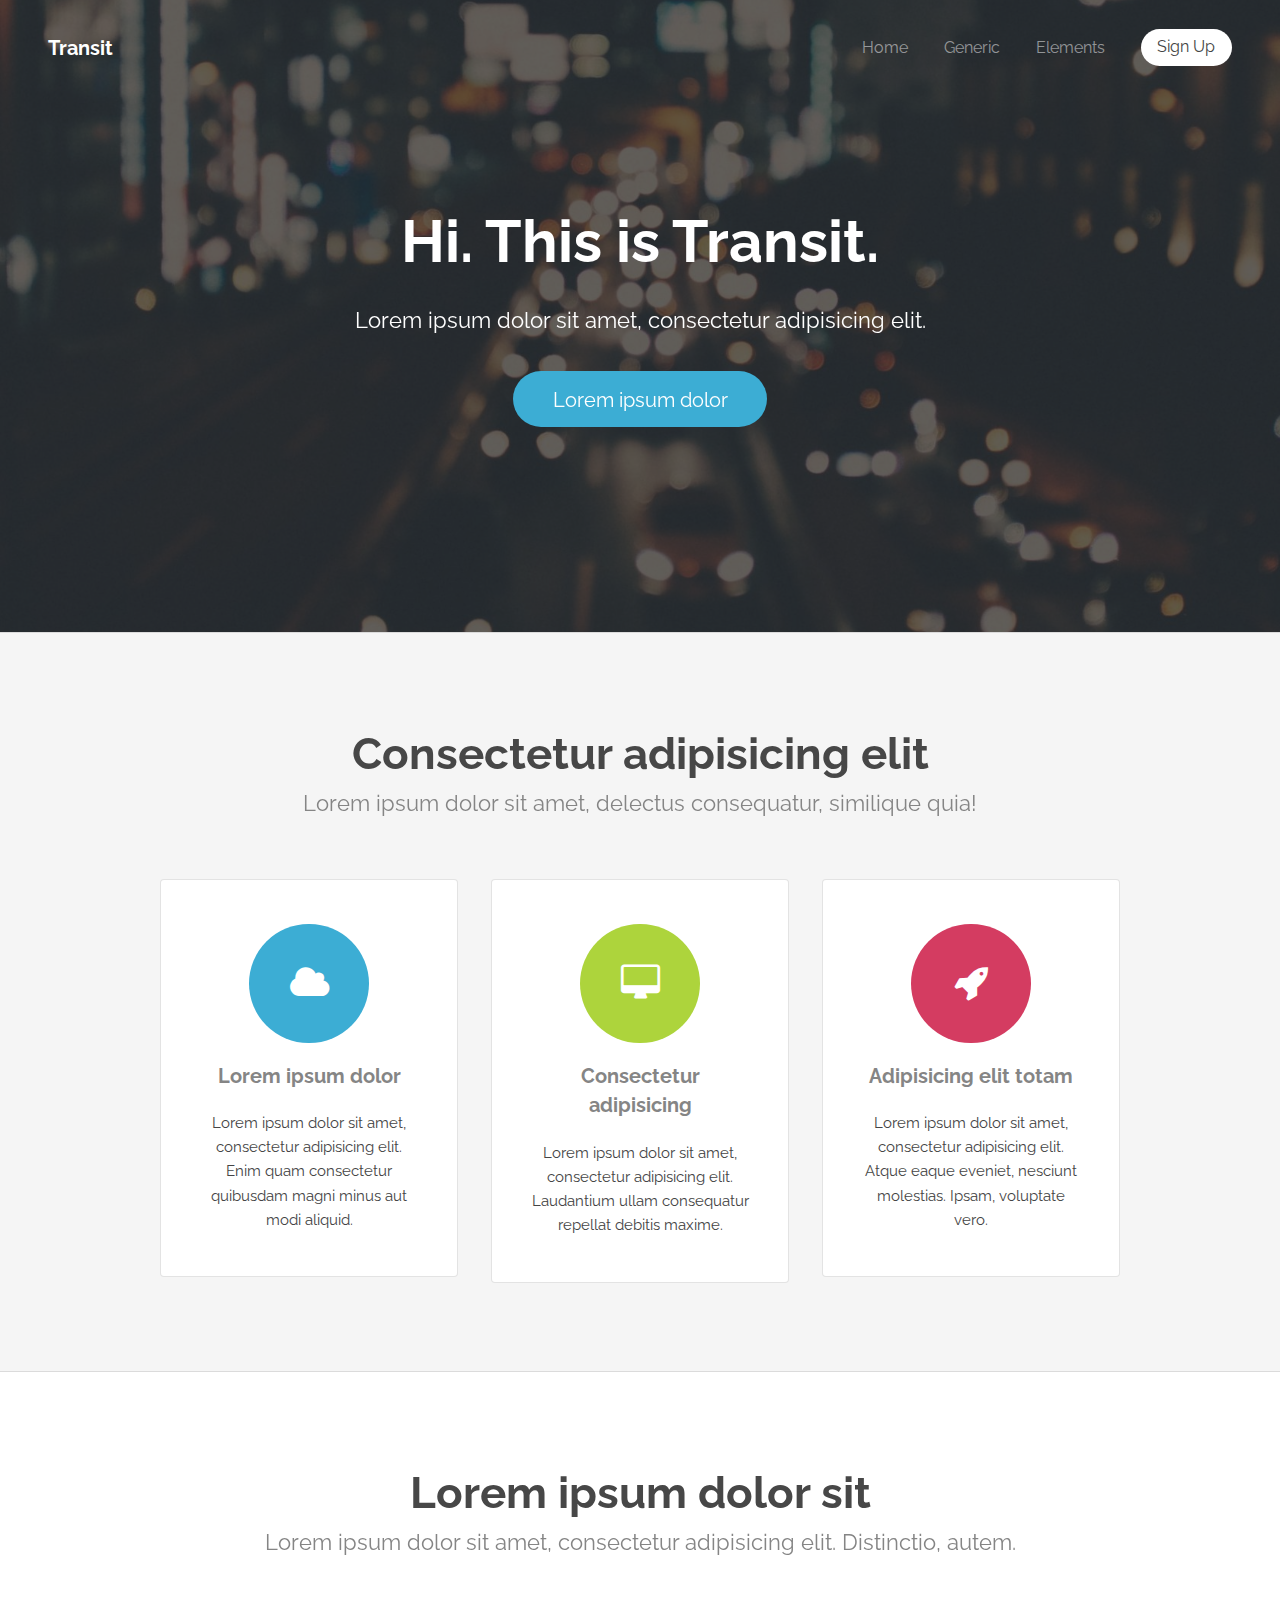
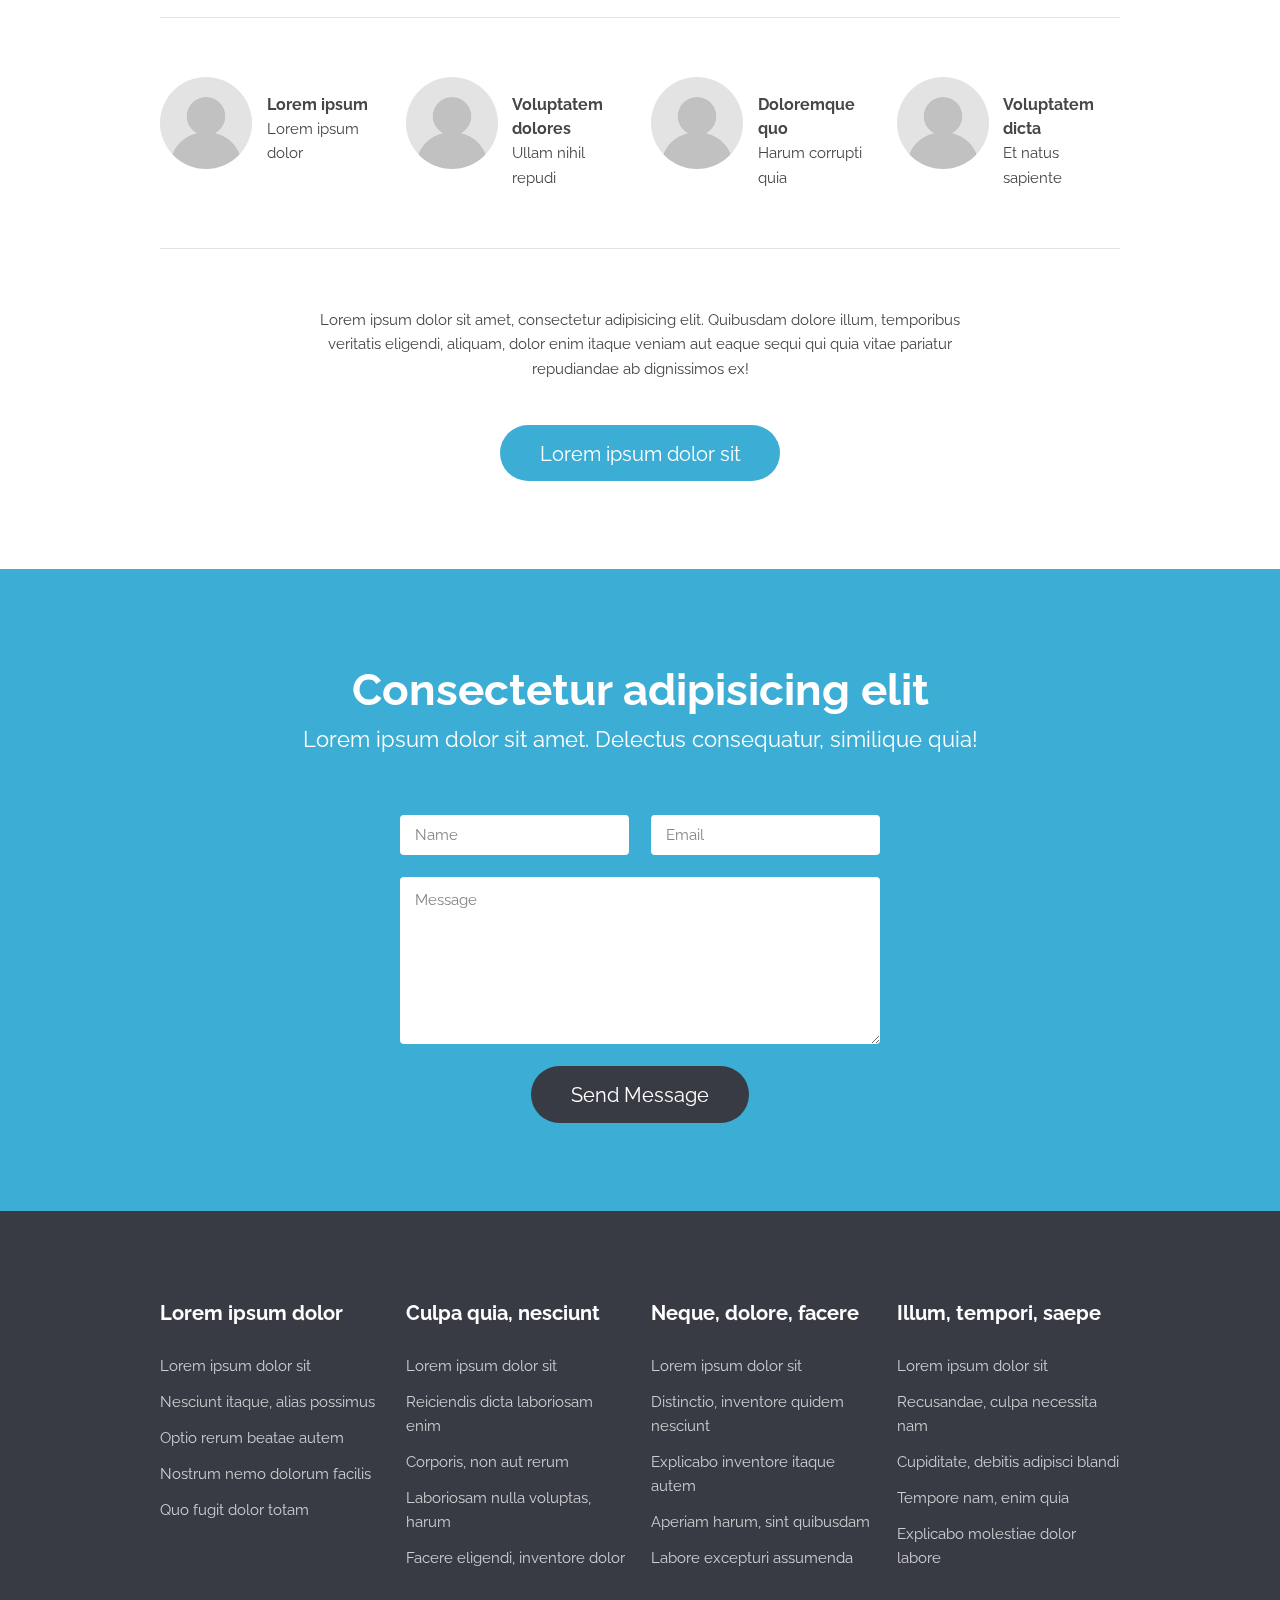
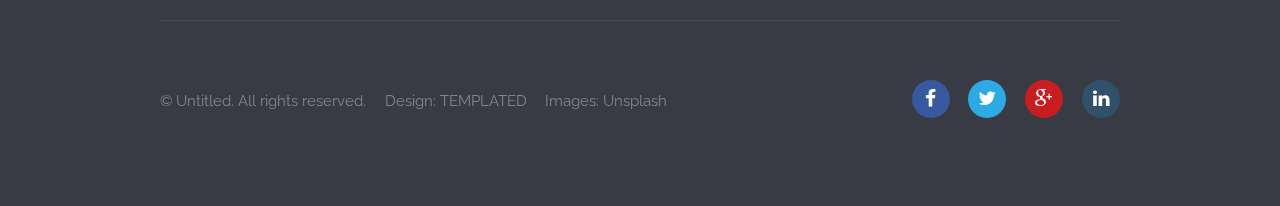
==== public_html/index.html @ 8694c608 "Added Transit template from templated.co" ====
<!DOCTYPE html>
<!--
	Transit by TEMPLATED
	templated.co @templatedco
	Released for free under the Creative Commons Attribution 3.0 license (templated.co/license)
-->
<html lang="en">
	<head>
		<meta charset="UTF-8">
		<title>Transit by TEMPLATED</title>
		<meta http-equiv="content-type" content="text/html; charset=utf-8" />
		<meta name="description" content="" />
		<meta name="keywords" content="" />
		<!--[if lte IE 8]><script src="js/html5shiv.js"></script><![endif]-->
		<script src="js/jquery.min.js"></script>
		<script src="js/skel.min.js"></script>
		<script src="js/skel-layers.min.js"></script>
		<script src="js/init.js"></script>
		<noscript>
			<link rel="stylesheet" href="css/skel.css" />
			<link rel="stylesheet" href="css/style.css" />
			<link rel="stylesheet" href="css/style-xlarge.css" />
		</noscript>
	</head>
	<body class="landing">

		<!-- Header -->
			<header id="header">
				<h1><a href="index.html">Transit</a></h1>
				<nav id="nav">
					<ul>
						<li><a href="index.html">Home</a></li>
						<li><a href="generic.html">Generic</a></li>
						<li><a href="elements.html">Elements</a></li>
						<li><a href="#" class="button special">Sign Up</a></li>
					</ul>
				</nav>
			</header>

		<!-- Banner -->
			<section id="banner">
				<h2>Hi. This is Transit.</h2>
				<p>Lorem ipsum dolor sit amet, consectetur adipisicing elit.</p>
				<ul class="actions">
					<li>
						<a href="#" class="button big">Lorem ipsum dolor</a>
					</li>
				</ul>
			</section>

		<!-- One -->
			<section id="one" class="wrapper style1 special">
				<div class="container">
					<header class="major">
						<h2>Consectetur adipisicing elit</h2>
						<p>Lorem ipsum dolor sit amet, delectus consequatur, similique quia!</p>
					</header>
					<div class="row 150%">
						<div class="4u 12u$(medium)">
							<section class="box">
								<i class="icon big rounded color1 fa-cloud"></i>
								<h3>Lorem ipsum dolor</h3>
								<p>Lorem ipsum dolor sit amet, consectetur adipisicing elit. Enim quam consectetur quibusdam magni minus aut modi aliquid.</p>
							</section>
						</div>
						<div class="4u 12u$(medium)">
							<section class="box">
								<i class="icon big rounded color9 fa-desktop"></i>
								<h3>Consectetur adipisicing</h3>
								<p>Lorem ipsum dolor sit amet, consectetur adipisicing elit. Laudantium ullam consequatur repellat debitis maxime.</p>
							</section>
						</div>
						<div class="4u$ 12u$(medium)">
							<section class="box">
								<i class="icon big rounded color6 fa-rocket"></i>
								<h3>Adipisicing elit totam</h3>
								<p>Lorem ipsum dolor sit amet, consectetur adipisicing elit. Atque eaque eveniet, nesciunt molestias. Ipsam, voluptate vero.</p>
							</section>
						</div>
					</div>
				</div>
			</section>

		<!-- Two -->
			<section id="two" class="wrapper style2 special">
				<div class="container">
					<header class="major">
						<h2>Lorem ipsum dolor sit</h2>
						<p>Lorem ipsum dolor sit amet, consectetur adipisicing elit. Distinctio, autem.</p>
					</header>
					<section class="profiles">
						<div class="row">
							<section class="3u 6u(medium) 12u$(xsmall) profile">
								<img src="images/profile_placeholder.gif" alt="" />
								<h4>Lorem ipsum</h4>
								<p>Lorem ipsum dolor</p>
							</section>
							<section class="3u 6u$(medium) 12u$(xsmall) profile">
								<img src="images/profile_placeholder.gif" alt="" />
								<h4>Voluptatem dolores</h4>
								<p>Ullam nihil repudi</p>
							</section>
							<section class="3u 6u(medium) 12u$(xsmall) profile">
								<img src="images/profile_placeholder.gif" alt="" />
								<h4>Doloremque quo</h4>
								<p>Harum corrupti quia</p>
							</section>
							<section class="3u$ 6u$(medium) 12u$(xsmall) profile">
								<img src="images/profile_placeholder.gif" alt="" />
								<h4>Voluptatem dicta</h4>
								<p>Et natus sapiente</p>
							</section>
						</div>
					</section>
					<footer>
						<p>Lorem ipsum dolor sit amet, consectetur adipisicing elit. Quibusdam dolore illum, temporibus veritatis eligendi, aliquam, dolor enim itaque veniam aut eaque sequi qui quia vitae pariatur repudiandae ab dignissimos ex!</p>
						<ul class="actions">
							<li>
								<a href="#" class="button big">Lorem ipsum dolor sit</a>
							</li>
						</ul>
					</footer>
				</div>
			</section>

		<!-- Three -->
			<section id="three" class="wrapper style3 special">
				<div class="container">
					<header class="major">
						<h2>Consectetur adipisicing elit</h2>
						<p>Lorem ipsum dolor sit amet. Delectus consequatur, similique quia!</p>
					</header>
				</div>
				<div class="container 50%">
					<form action="#" method="post">
						<div class="row uniform">
							<div class="6u 12u$(small)">
								<input name="name" id="name" value="" placeholder="Name" type="text">
							</div>
							<div class="6u$ 12u$(small)">
								<input name="email" id="email" value="" placeholder="Email" type="email">
							</div>
							<div class="12u$">
								<textarea name="message" id="message" placeholder="Message" rows="6"></textarea>
							</div>
							<div class="12u$">
								<ul class="actions">
									<li><input value="Send Message" class="special big" type="submit"></li>
								</ul>
							</div>
						</div>
					</form>
				</div>
			</section>

		<!-- Footer -->
			<footer id="footer">
				<div class="container">
					<section class="links">
						<div class="row">
							<section class="3u 6u(medium) 12u$(small)">
								<h3>Lorem ipsum dolor</h3>
								<ul class="unstyled">
									<li><a href="#">Lorem ipsum dolor sit</a></li>
									<li><a href="#">Nesciunt itaque, alias possimus</a></li>
									<li><a href="#">Optio rerum beatae autem</a></li>
									<li><a href="#">Nostrum nemo dolorum facilis</a></li>
									<li><a href="#">Quo fugit dolor totam</a></li>
								</ul>
							</section>
							<section class="3u 6u$(medium) 12u$(small)">
								<h3>Culpa quia, nesciunt</h3>
								<ul class="unstyled">
									<li><a href="#">Lorem ipsum dolor sit</a></li>
									<li><a href="#">Reiciendis dicta laboriosam enim</a></li>
									<li><a href="#">Corporis, non aut rerum</a></li>
									<li><a href="#">Laboriosam nulla voluptas, harum</a></li>
									<li><a href="#">Facere eligendi, inventore dolor</a></li>
								</ul>
							</section>
							<section class="3u 6u(medium) 12u$(small)">
								<h3>Neque, dolore, facere</h3>
								<ul class="unstyled">
									<li><a href="#">Lorem ipsum dolor sit</a></li>
									<li><a href="#">Distinctio, inventore quidem nesciunt</a></li>
									<li><a href="#">Explicabo inventore itaque autem</a></li>
									<li><a href="#">Aperiam harum, sint quibusdam</a></li>
									<li><a href="#">Labore excepturi assumenda</a></li>
								</ul>
							</section>
							<section class="3u$ 6u$(medium) 12u$(small)">
								<h3>Illum, tempori, saepe</h3>
								<ul class="unstyled">
									<li><a href="#">Lorem ipsum dolor sit</a></li>
									<li><a href="#">Recusandae, culpa necessita nam</a></li>
									<li><a href="#">Cupiditate, debitis adipisci blandi</a></li>
									<li><a href="#">Tempore nam, enim quia</a></li>
									<li><a href="#">Explicabo molestiae dolor labore</a></li>
								</ul>
							</section>
						</div>
					</section>
					<div class="row">
						<div class="8u 12u$(medium)">
							<ul class="copyright">
								<li>&copy; Untitled. All rights reserved.</li>
								<li>Design: <a href="http://templated.co">TEMPLATED</a></li>
								<li>Images: <a href="http://unsplash.com">Unsplash</a></li>
							</ul>
						</div>
						<div class="4u$ 12u$(medium)">
							<ul class="icons">
								<li>
									<a class="icon rounded fa-facebook"><span class="label">Facebook</span></a>
								</li>
								<li>
									<a class="icon rounded fa-twitter"><span class="label">Twitter</span></a>
								</li>
								<li>
									<a class="icon rounded fa-google-plus"><span class="label">Google+</span></a>
								</li>
								<li>
									<a class="icon rounded fa-linkedin"><span class="label">LinkedIn</span></a>
								</li>
							</ul>
						</div>
					</div>
				</div>
			</footer>

	</body>
</html>
---- public_html/css/skel.css ----
/* Resets (http://meyerweb.com/eric/tools/css/reset/ | v2.0 | 20110126 | License: none (public domain)) */

	html,body,div,span,applet,object,iframe,h1,h2,h3,h4,h5,h6,p,blockquote,pre,a,abbr,acronym,address,big,cite,code,del,dfn,em,img,ins,kbd,q,s,samp,small,strike,strong,sub,sup,tt,var,b,u,i,center,dl,dt,dd,ol,ul,li,fieldset,form,label,legend,table,caption,tbody,tfoot,thead,tr,th,td,article,aside,canvas,details,embed,figure,figcaption,footer,header,hgroup,menu,nav,output,ruby,section,summary,time,mark,audio,video{margin:0;padding:0;border:0;font-size:100%;font:inherit;vertical-align:baseline;}article,aside,details,figcaption,figure,footer,header,hgroup,menu,nav,section{display:block;}body{line-height:1;}ol,ul{list-style:none;}blockquote,q{quotes:none;}blockquote:before,blockquote:after,q:before,q:after{content:'';content:none;}table{border-collapse:collapse;border-spacing:0;}body{-webkit-text-size-adjust:none}

/* Box Model */

	*, *:before, *:after {
		-moz-box-sizing: border-box;
		-webkit-box-sizing: border-box;
		box-sizing: border-box;
	}

/* Container */

	.container {
		margin-left: auto;
		margin-right: auto;

		/* width: (containers) */
		width: 1200px;
	}

	/* Modifiers */

		/* 125% */
			.container.\31 25\25 {
				width: 100%;

				/* max-width: (containers * 1.25) */
				max-width: 1500px;

				/* min-width: (containers) */
				min-width: 1200px;
			}

		/* 75% */
			.container.\37 5\25 {

				/* width: (containers * 0.75) */
				width: 900px;

			}

		/* 50% */
			.container.\35 0\25 {

				/* width: (containers * 0.50) */
				width: 600px;

			}

		/* 25% */
			.container.\32 5\25 {

				/* width: (containers * 0.25) */
				width: 300px;

			}

/* Grid */

	.row {
		border-bottom: solid 1px transparent;
	}

	.row > * {
		float: left;
	}

	.row:after, .row:before {
		content: '';
		display: block;
		clear: both;
		height: 0;
	}

	.row.uniform > * > :first-child {
		margin-top: 0;
	}

	.row.uniform > * > :last-child {
		margin-bottom: 0;
	}

	/* Gutters */

		/* Normal */

			.row > * {
				/* padding: (gutters.horizontal) 0 0 (gutters.vertical) */
				padding: 0 0 0 2em;
			}

			.row {
				/* margin: -(gutters.horizontal) 0 -1px -(gutters.vertical) */
				margin: 0 0 -1px -2em;
			}

			.row.uniform > * {
				/* padding: (gutters.vertical) 0 0 (gutters.vertical) */
				padding: 2em 0 0 2em;
			}

			.row.uniform {
				/* margin: -(gutters.vertical) 0 -1px -(gutters.vertical) */
				margin: -2em 0 -1px -2em;
			}

		/* 200% */

			.row.\32 00\25 > * {
				/* padding: (gutters.horizontal) 0 0 (gutters.vertical) */
				padding: 0 0 0 4em;
			}

			.row.\32 00\25 {
				/* margin: -(gutters.horizontal) 0 -1px -(gutters.vertical) */
				margin: 0 0 -1px -4em;
			}

			.row.uniform.\32 00\25 > * {
				/* padding: (gutters.vertical) 0 0 (gutters.vertical) */
				padding: 4em 0 0 4em;
			}

			.row.uniform.\32 00\25 {
				/* margin: -(gutters.vertical) 0 -1px -(gutters.vertical) */
				margin: -4em 0 -1px -4em;
			}

		/* 150% */

			.row.\31 50\25 > * {
				/* padding: (gutters.horizontal) 0 0 (gutters.vertical) */
				padding: 0 0 0 1.5em;
			}

			.row.\31 50\25 {
				/* margin: -(gutters.horizontal) 0 -1px -(gutters.vertical) */
				margin: 0 0 -1px -1.5em;
			}

			.row.uniform.\31 50\25 > * {
				/* padding: (gutters.vertical) 0 0 (gutters.vertical) */
				padding: 1.5em 0 0 1.5em;
			}

			.row.uniform.\31 50\25 {
				/* margin: -(gutters.vertical) 0 -1px -(gutters.vertical) */
				margin: -1.5em 0 -1px -1.5em;
			}

		/* 50% */

			.row.\35 0\25 > * {
				/* padding: (gutters.horizontal) 0 0 (gutters.vertical) */
				padding: 0 0 0 1em;
			}

			.row.\35 0\25 {
				/* margin: -(gutters.horizontal) 0 -1px -(gutters.vertical) */
				margin: 0 0 -1px -1em;
			}

			.row.uniform.\35 0\25 > * {
				/* padding: (gutters.vertical) 0 0 (gutters.vertical) */
				padding: 1em 0 0 1em;
			}

			.row.uniform.\35 0\25 {
				/* margin: -(gutters.vertical) 0 -1px -(gutters.vertical) */
				margin: -1em 0 -1px -1em;
			}

		/* 25% */

			.row.\32 5\25 > * {
				/* padding: (gutters.horizontal) 0 0 (gutters.vertical) */
				padding: 0 0 0 0.5em;
			}

			.row.\32 5\25 {
				/* margin: -(gutters.horizontal) 0 -1px -(gutters.vertical) */
				margin: 0 0 -1px -0.5em;
			}

			.row.uniform.\32 5\25 > * {
				/* padding: (gutters.vertical) 0 0 (gutters.vertical) */
				padding: 0.5em 0 0 0.5em;
			}

			.row.uniform.\32 5\25 {
				/* margin: -(gutters.vertical) 0 -1px -(gutters.vertical) */
				margin: -0.5em 0 -1px -0.5em;
			}

		/* 0% */

			.row.\30 \25 > * {
				padding: 0;
			}

			.row.\30 \25 {
				margin: 0 0 -1px 0;
			}

	/* Cells */

		.\31 2u, .\31 2u\24 { width: 100%; clear: none; margin-left: 0; }
		.\31 1u, .\31 1u\24 { width: 91.6666666667%; clear: none; margin-left: 0; }
		.\31 0u, .\31 0u\24 { width: 83.3333333333%; clear: none; margin-left: 0; }
		.\39 u, .\39 u\24 { width: 75%; clear: none; margin-left: 0; }
		.\38 u, .\38 u\24 { width: 66.6666666667%; clear: none; margin-left: 0; }
		.\37 u, .\37 u\24 { width: 58.3333333333%; clear: none; margin-left: 0; }
		.\36 u, .\36 u\24 { width: 50%; clear: none; margin-left: 0; }
		.\35 u, .\35 u\24 { width: 41.6666666667%; clear: none; margin-left: 0; }
		.\34 u, .\34 u\24 { width: 33.3333333333%; clear: none; margin-left: 0; }
		.\33 u, .\33 u\24 { width: 25%; clear: none; margin-left: 0; }
		.\32 u, .\32 u\24 { width: 16.6666666667%; clear: none; margin-left: 0; }
		.\31 u, .\31 u\24 { width: 8.3333333333%; clear: none; margin-left: 0; }

		.\31 2u\24 + *,
		.\31 1u\24 + *,
		.\31 0u\24 + *,
		.\39 u\24 + *,
		.\38 u\24 + *,
		.\37 u\24 + *,
		.\36 u\24 + *,
		.\35 u\24 + *,
		.\34 u\24 + *,
		.\33 u\24 + *,
		.\32 u\24 + *,
		.\31 u\24 + * {
			clear: left;
		}

		.\-11u { margin-left: 91.6666666667% }
		.\-10u { margin-left: 83.3333333333% }
		.\-9u { margin-left: 75% }
		.\-8u { margin-left: 66.6666666667% }
		.\-7u { margin-left: 58.3333333333% }
		.\-6u { margin-left: 50% }
		.\-5u { margin-left: 41.6666666667% }
		.\-4u { margin-left: 33.3333333333% }
		.\-3u { margin-left: 25% }
		.\-2u { margin-left: 16.6666666667% }
		.\-1u { margin-left: 8.3333333333% }
---- public_html/css/style.css ----
@charset "UTF-8";
@import url(font-awesome.min.css);
@import url(http://fonts.googleapis.com/css?family=Raleway:700,400);

/*
	Transit by TEMPLATED
	templated.co @templatedco
	Released for free under the Creative Commons Attribution 3.0 license (templated.co/license)
*/

/* Basic */

	body {
		background: #fff;
	}

		body.is-loading *, body.is-loading *:before, body.is-loading *:after {
			-moz-animation: none !important;
			-webkit-animation: none !important;
			-o-animation: none !important;
			-ms-animation: none !important;
			animation: none !important;
			-moz-transition: none !important;
			-webkit-transition: none !important;
			-o-transition: none !important;
			-ms-transition: none !important;
			transition: none !important;
		}

	body, input, select, textarea {
		color: #444;
		font-family: "Raleway", Helvetica, sans-serif;
		font-size: 13pt;
		font-weight: 400;
		line-height: 1.65em;
	}

	a {
		color: #383b43;
		text-decoration: none;
	}

		a:active, a:hover {
			text-decoration: underline;
		}

	strong, b {
		color: #474747;
		font-weight: 700;
	}

	em, i {
		font-style: italic;
	}

	p {
		margin: 0 0 2em 0;
	}

	h1, h2, h3, h4, h5, h6 {
		color: #474747;
		font-weight: 700;
		line-height: 1em;
		margin: 0 0 1em 0;
	}

		h1 a, h2 a, h3 a, h4 a, h5 a, h6 a {
			color: inherit;
			text-decoration: none;
		}

	h2 {
		font-size: 1.75em;
		line-height: 1.5em;
	}

	h3 {
		font-size: 1.35em;
		line-height: 1.5em;
	}

	h4 {
		font-size: 1.1em;
		line-height: 1.5em;
	}

	h5 {
		font-size: 0.9em;
		line-height: 1.5em;
	}

	h6 {
		font-size: 0.7em;
		line-height: 1.5em;
	}

	sub {
		font-size: 0.8em;
		position: relative;
		top: 0.5em;
	}

	sup {
		font-size: 0.8em;
		position: relative;
		top: -0.5em;
	}

	hr {
		border: 0;
		border-bottom: solid 1px rgba(144, 144, 144, 0.25);
		margin: 2em 0;
	}

		hr.major {
			margin: 3em 0;
		}

	blockquote {
		border-left: solid 4px rgba(144, 144, 144, 0.25);
		font-style: italic;
		margin: 0 0 2em 0;
		padding: 0.5em 0 0.5em 2em;
	}

	code {
		background: rgba(144, 144, 144, 0.075);
		border-radius: 4px;
		border: solid 1px rgba(144, 144, 144, 0.25);
		font-family: "Courier New", monospace;
		font-size: 0.9em;
		margin: 0 0.25em;
		padding: 0.25em 0.65em;
	}

	pre {
		-webkit-overflow-scrolling: touch;
		font-family: "Courier New", monospace;
		font-size: 0.9em;
		margin: 0 0 2em 0;
	}

		pre code {
			display: block;
			line-height: 1.75em;
			padding: 1em 1.5em;
			overflow-x: auto;
		}

	.align-left {
		text-align: left;
	}

	.align-center {
		text-align: center;
	}

	.align-right {
		text-align: right;
	}

/* Section/Article */

	section.special, article.special {
		text-align: center;
	}

	header p {
		color: #858585;
		position: relative;
		margin: 0 0 1.5em 0;
	}

	header h2 + p {
		font-size: 1.25em;
		margin-top: -1em;
		line-height: 1.5em;
	}

	header h3 + p {
		font-size: 1.1em;
		margin-top: -0.8em;
		line-height: 1.5em;
	}

	header h4 + p,
	header h5 + p,
	header h6 + p {
		font-size: 0.9em;
		margin-top: -0.6em;
		line-height: 1.5em;
	}

	header.major {
		text-align: center;
		margin-bottom: 4em;
	}

		header.major h2 {
			font-size: 3em;
			margin-bottom: 0.5em;
		}

		header.major p {
			font-size: 1.5em;
		}

/* Form */

	form {
		margin: 0 0 2em 0;
	}

	label {
		color: #474747;
		display: block;
		font-size: 0.9em;
		font-weight: 700;
		margin: 0 0 1em 0;
	}

	input[type="text"],
	input[type="password"],
	input[type="email"],
	select,
	textarea {
		-moz-appearance: none;
		-webkit-appearance: none;
		-o-appearance: none;
		-ms-appearance: none;
		appearance: none;
		background: rgba(144, 144, 144, 0.075);
		border-radius: 4px;
		border: none;
		color: inherit;
		display: block;
		outline: 0;
		padding: 0 1em;
		text-decoration: none;
		width: 100%;
	}

		input[type="text"]:invalid,
		input[type="password"]:invalid,
		input[type="email"]:invalid,
		select:invalid,
		textarea:invalid {
			box-shadow: none;
		}

		input[type="text"]:focus,
		input[type="password"]:focus,
		input[type="email"]:focus,
		select:focus,
		textarea:focus {
			border-color: #383b43;
			box-shadow: 0 0 0 1px #383b43;
		}

	.select-wrapper {
		text-decoration: none;
		display: block;
		position: relative;
	}

		.select-wrapper:before {
			content: "";
			-moz-osx-font-smoothing: grayscale;
			-webkit-font-smoothing: antialiased;
			font-family: FontAwesome;
			font-style: normal;
			font-weight: normal;
			text-transform: none !important;
		}

		.select-wrapper:before {
			color: rgba(144, 144, 144, 0.25);
			display: block;
			height: 2.75em;
			line-height: 2.75em;
			pointer-events: none;
			position: absolute;
			right: 0;
			text-align: center;
			top: 0;
			width: 2.75em;
		}

		.select-wrapper select::-ms-expand {
			display: none;
		}

	input[type="text"],
	input[type="password"],
	input[type="email"],
	select {
		height: 2.75em;
	}

	textarea {
		padding: 0.75em 1em;
	}

	input[type="checkbox"],
	input[type="radio"] {
		-moz-appearance: none;
		-webkit-appearance: none;
		-o-appearance: none;
		-ms-appearance: none;
		appearance: none;
		display: block;
		float: left;
		margin-right: -2em;
		opacity: 0;
		width: 1em;
		z-index: -1;
	}

		input[type="checkbox"] + label,
		input[type="radio"] + label {
			text-decoration: none;
			color: #444;
			cursor: pointer;
			display: inline-block;
			font-size: 1em;
			font-weight: 400;
			padding-left: 2.4em;
			padding-right: 0.75em;
			position: relative;
		}

			input[type="checkbox"] + label:before,
			input[type="radio"] + label:before {
				-moz-osx-font-smoothing: grayscale;
				-webkit-font-smoothing: antialiased;
				font-family: FontAwesome;
				font-style: normal;
				font-weight: normal;
				text-transform: none !important;
			}

			input[type="checkbox"] + label:before,
			input[type="radio"] + label:before {
				background: rgba(144, 144, 144, 0.075);
				border-radius: 4px;
				border: solid 1px rgba(144, 144, 144, 0.25);
				content: '';
				display: inline-block;
				height: 1.65em;
				left: 0;
				line-height: 1.58125em;
				position: absolute;
				text-align: center;
				top: 0;
				width: 1.65em;
			}

		input[type="checkbox"]:checked + label:before,
		input[type="radio"]:checked + label:before {
			background: #3cadd4;
			border-color: #3cadd4;
			color: #ffffff;
			content: '\f00c';
		}

		input[type="checkbox"]:focus + label:before,
		input[type="radio"]:focus + label:before {
			border-color: #383b43;
			box-shadow: 0 0 0 1px #383b43;
		}

	input[type="checkbox"] + label:before {
		border-radius: 4px;
	}

	input[type="radio"] + label:before {
		border-radius: 100%;
	}

	::-webkit-input-placeholder {
		color: #858585 !important;
		opacity: 1.0;
	}

	:-moz-placeholder {
		color: #858585 !important;
		opacity: 1.0;
	}

	::-moz-placeholder {
		color: #858585 !important;
		opacity: 1.0;
	}

	:-ms-input-placeholder {
		color: #858585 !important;
		opacity: 1.0;
	}

	.formerize-placeholder {
		color: #858585 !important;
		opacity: 1.0;
	}

/* Box */

	.box {
		border-radius: 4px;
		border: solid 1px rgba(144, 144, 144, 0.25);
		margin-bottom: 2em;
		padding: 1.5em;
	}

		.box > :last-child,
		.box > :last-child > :last-child,
		.box > :last-child > :last-child > :last-child {
			margin-bottom: 0;
		}

		.box.alt {
			border: 0;
			border-radius: 0;
			padding: 0;
		}

/* Icon */

	.icon {
		text-decoration: none;
		border-bottom: none;
		position: relative;
	}

		.icon:before {
			-moz-osx-font-smoothing: grayscale;
			-webkit-font-smoothing: antialiased;
			font-family: FontAwesome;
			font-style: normal;
			font-weight: normal;
			text-transform: none !important;
		}

		.icon:active, .icon:hover {
			text-decoration: none;
		}

		.icon > .label {
			display: none;
		}

		.icon.rounded {
			background-color: #383b43;
			border-radius: 100%;
			color: #ffffff;
			display: inline-block;
			height: 3.25em;
			line-height: 3.25em;
			text-align: center;
			width: 3.25em;
		}

			.icon.rounded.big {
				font-size: 2.5em;
				margin-bottom: 0.5em;
			}

			.icon.rounded.color1 {
				background-color: #3cadd4;
			}

			.icon.rounded.color2 {
				background-color: #3c61d4;
			}

			.icon.rounded.color3 {
				background-color: #633cd4;
			}

			.icon.rounded.color4 {
				background-color: #af3cd4;
			}

			.icon.rounded.color5 {
				background-color: #d43cad;
			}

			.icon.rounded.color6 {
				background-color: #d43c61;
			}

			.icon.rounded.color7 {
				background-color: #d4633c;
			}

			.icon.rounded.color8 {
				background-color: #d4af3c;
			}

			.icon.rounded.color9 {
				background-color: #add43c;
			}

			.icon.rounded.color10 {
				background-color: #61d43c;
			}

			.icon.rounded.fa-twitter {
				background-color: #2daae4;
			}

			.icon.rounded.fa-facebook {
				background-color: #39599f;
			}

			.icon.rounded.fa-google-plus {
				background-color: #c91e1f;
			}

			.icon.rounded.fa-dribbble {
				background-color: #c4376b;
			}

			.icon.rounded.fa-tumblr, .icon.rounded.fa-linkedin {
				background-color: #31516a;
			}

			.icon.rounded.fa-rss {
				background-color: #f2600b;
			}

/* Image */

	.image {
		border-radius: 4px;
		border: 0;
		display: inline-block;
		position: relative;
	}

		.image img {
			border-radius: 4px;
			display: block;
		}

		.image.left {
			float: left;
			padding: 0 1.5em 1em 0;
			top: 0.25em;
		}

		.image.right {
			float: right;
			padding: 0 0 1em 1.5em;
			top: 0.25em;
		}

		.image.left, .image.right {
			max-width: 40%;
		}

			.image.left img, .image.right img {
				width: 100%;
			}

		.image.fit {
			display: block;
			margin: 0 0 2em 0;
			width: 100%;
		}

			.image.fit img {
				width: 100%;
			}

/* List */

	ol {
		list-style: decimal;
		margin: 0 0 2em 0;
		padding-left: 1.25em;
	}

		ol li {
			padding-left: 0.25em;
		}

	ul {
		list-style: disc;
		margin: 0 0 2em 0;
		padding-left: 1em;
	}

		ul li {
			padding-left: 0.5em;
		}

		ul.alt {
			list-style: none;
			padding-left: 0;
		}

			ul.alt li {
				border-top: solid 1px rgba(144, 144, 144, 0.25);
				padding: 0.5em 0;
			}

				ul.alt li:first-child {
					border-top: 0;
					padding-top: 0;
				}

		ul.unstyled {
			list-style: none;
			padding-left: 0;
		}

			ul.unstyled li {
				padding: 0.4em 0;
			}

		ul.icons {
			cursor: default;
			list-style: none;
			padding-left: 0;
		}

			ul.icons li {
				display: inline-block;
				padding: 0 1em 0 0;
			}

				ul.icons li:last-child {
					padding-right: 0;
				}

				ul.icons li .icon:before {
					font-size: 2em;
				}

		ul.actions {
			cursor: default;
			list-style: none;
			padding-left: 0;
		}

			ul.actions li {
				display: inline-block;
				padding: 0 1em 0 0;
				vertical-align: middle;
			}

				ul.actions li:last-child {
					padding-right: 0;
				}

			ul.actions.small li {
				padding: 0 0.5em 0 0;
			}

			ul.actions.vertical li {
				display: block;
				padding: 1em 0 0 0;
			}

				ul.actions.vertical li:first-child {
					padding-top: 0;
				}

				ul.actions.vertical li > * {
					margin-bottom: 0;
				}

			ul.actions.vertical.small li {
				padding: 0.5em 0 0 0;
			}

				ul.actions.vertical.small li:first-child {
					padding-top: 0;
				}

			ul.actions.fit {
				display: table;
				margin-left: -1em;
				padding: 0;
				table-layout: fixed;
				width: calc(100% + 1em);
			}

				ul.actions.fit li {
					display: table-cell;
					padding: 0 0 0 1em;
				}

					ul.actions.fit li > * {
						margin-bottom: 0;
					}

				ul.actions.fit.small {
					margin-left: -0.5em;
					width: calc(100% + 0.5em);
				}

					ul.actions.fit.small li {
						padding: 0 0 0 0.5em;
					}

	dl {
		margin: 0 0 2em 0;
	}

/* Table */

	.table-wrapper {
		-webkit-overflow-scrolling: touch;
		overflow-x: auto;
	}

	table {
		margin: 0 0 2em 0;
		width: 100%;
	}

		table tbody tr {
			border: solid 1px rgba(144, 144, 144, 0.25);
			border-left: 0;
			border-right: 0;
		}

			table tbody tr:nth-child(2n + 1) {
				background-color: rgba(144, 144, 144, 0.075);
			}

		table td {
			padding: 0.75em 0.75em;
		}

		table th {
			color: #474747;
			font-size: 0.9em;
			font-weight: 700;
			padding: 0 0.75em 0.75em 0.75em;
			text-align: left;
		}

		table thead {
			border-bottom: solid 2px rgba(144, 144, 144, 0.25);
		}

		table tfoot {
			border-top: solid 2px rgba(144, 144, 144, 0.25);
		}

		table.alt {
			border-collapse: separate;
		}

			table.alt tbody tr td {
				border: solid 1px rgba(144, 144, 144, 0.25);
				border-left-width: 0;
				border-top-width: 0;
			}

				table.alt tbody tr td:first-child {
					border-left-width: 1px;
				}

			table.alt tbody tr:first-child td {
				border-top-width: 1px;
			}

			table.alt thead {
				border-bottom: 0;
			}

			table.alt tfoot {
				border-top: 0;
			}

/* Button */

	input[type="submit"],
	input[type="reset"],
	input[type="button"],
	.button {
		-moz-appearance: none;
		-webkit-appearance: none;
		-o-appearance: none;
		-ms-appearance: none;
		appearance: none;
		-moz-transition: background-color 0.2s ease-in-out, color 0.2s ease-in-out;
		-webkit-transition: background-color 0.2s ease-in-out, color 0.2s ease-in-out;
		-o-transition: background-color 0.2s ease-in-out, color 0.2s ease-in-out;
		-ms-transition: background-color 0.2s ease-in-out, color 0.2s ease-in-out;
		transition: background-color 0.2s ease-in-out, color 0.2s ease-in-out;
		background-color: #3cadd4;
		border-radius: 30px;
		border: 0;
		color: #ffffff !important;
		cursor: pointer;
		display: inline-block;
		font-weight: 400;
		height: 2.85em;
		line-height: 2.95em;
		padding: 0 2em;
		text-align: center;
		text-decoration: none;
		white-space: nowrap;
	}

		input[type="submit"]:hover,
		input[type="reset"]:hover,
		input[type="button"]:hover,
		.button:hover {
			background-color: #51b6d9;
			text-decoration: none;
		}

		input[type="submit"]:active,
		input[type="reset"]:active,
		input[type="button"]:active,
		.button:active {
			background-color: #2da2ca;
			text-decoration: none;
		}

		input[type="submit"].icon,
		input[type="reset"].icon,
		input[type="button"].icon,
		.button.icon {
			padding-left: 1.35em;
		}

			input[type="submit"].icon:before,
			input[type="reset"].icon:before,
			input[type="button"].icon:before,
			.button.icon:before {
				margin-right: 0.5em;
			}

		input[type="submit"].fit,
		input[type="reset"].fit,
		input[type="button"].fit,
		.button.fit {
			display: block;
			margin: 0 0 1em 0;
			width: 100%;
		}

		input[type="submit"].small,
		input[type="reset"].small,
		input[type="button"].small,
		.button.small {
			font-size: 0.8em;
		}

		input[type="submit"].big,
		input[type="reset"].big,
		input[type="button"].big,
		.button.big {
			font-size: 1.35em;
		}

		input[type="submit"].alt,
		input[type="reset"].alt,
		input[type="button"].alt,
		.button.alt {
			background-color: transparent;
			box-shadow: inset 0 0 0 2px rgba(144, 144, 144, 0.25);
			color: #474747 !important;
		}

			input[type="submit"].alt:hover,
			input[type="reset"].alt:hover,
			input[type="button"].alt:hover,
			.button.alt:hover {
				background-color: rgba(144, 144, 144, 0.075);
			}

			input[type="submit"].alt:active,
			input[type="reset"].alt:active,
			input[type="button"].alt:active,
			.button.alt:active {
				background-color: rgba(144, 144, 144, 0.2);
			}

			input[type="submit"].alt.icon:before,
			input[type="reset"].alt.icon:before,
			input[type="button"].alt.icon:before,
			.button.alt.icon:before {
				color: #858585;
			}

		input[type="submit"].special,
		input[type="reset"].special,
		input[type="button"].special,
		.button.special {
			background-color: #383b43;
			color: #ffffff !important;
		}

			input[type="submit"].special:hover,
			input[type="reset"].special:hover,
			input[type="button"].special:hover,
			.button.special:hover {
				background-color: #444751;
			}

			input[type="submit"].special:active,
			input[type="reset"].special:active,
			input[type="button"].special:active,
			.button.special:active {
				background-color: #2c2f35;
			}

		input[type="submit"].disabled, input[type="submit"]:disabled,
		input[type="reset"].disabled,
		input[type="reset"]:disabled,
		input[type="button"].disabled,
		input[type="button"]:disabled,
		.button.disabled,
		.button:disabled {
			background-color: #444 !important;
			box-shadow: inset 0 -0.15em 0 0 rgba(0, 0, 0, 0.15);
			color: #fff !important;
			cursor: default;
			opacity: 0.25;
		}

/* Header */

	body.landing #header {
		background-color: transparent;
		left: 0;
		position: absolute;
		top: 0;
	}

		body.landing #header nav a {
			color: rgba(255, 255, 255, 0.5);
		}

	#header {
		background-color: #383b43;
		color: #ffffff;
		cursor: default;
		font-size: 1.1em;
		height: 6em;
		line-height: 6em;
		width: 100%;
		z-index: 10000;
	}

		#header h1 {
			color: #ffffff;
			height: inherit;
			left: 3em;
			line-height: inherit;
			margin: 0;
			padding: 0;
			position: absolute;
		}

			#header h1 a {
				font-size: 1.25em;
			}

		#header nav {
			height: inherit;
			line-height: inherit;
			position: absolute;
			right: 3em;
			vertical-align: middle;
		}

			#header nav > ul {
				list-style: none;
				margin: 0;
				padding-left: 0;
			}

				#header nav > ul > li {
					border-radius: 4px;
					display: inline-block;
					margin-left: 2em;
					padding-left: 0;
				}

					#header nav > ul > li a {
						-moz-transition: color 0.2s ease-in-out;
						-webkit-transition: color 0.2s ease-in-out;
						-o-transition: color 0.2s ease-in-out;
						-ms-transition: color 0.2s ease-in-out;
						transition: color 0.2s ease-in-out;
						color: #cdced0;
						display: inline-block;
						text-decoration: none;
					}

						#header nav > ul > li a:active, #header nav > ul > li a:hover {
							color: #ffffff;
						}

					#header nav > ul > li:first-child {
						margin-left: 0;
					}

					#header nav > ul > li .button {
						background-color: #fff;
						color: #444 !important;
						height: 2.25em;
						line-height: 2.25em;
						margin-bottom: 0;
						padding: 0 1em;
						position: relative;
						top: -0.075em;
						vertical-align: middle;
					}

		#header .container {
			position: relative;
		}

			#header .container h1 {
				left: 0;
			}

			#header .container nav {
				right: 0;
			}

/* Banner */

	#banner {
		background-image: url(../images/dark_tint.png), url(../images/bokeh_car_lights_bg.jpg);
		background-position: center center;
		background-size: cover;
		color: #ffffff;
		padding: 14em 0em 14em;
		text-align: center;
	}

		#banner :last-child {
			margin-bottom: 0;
		}

		#banner h2 {
			color: #ffffff;
			font-size: 4em;
			line-height: 1.25em;
			margin: 0 0 0.5em 0;
			padding: 0;
		}

		#banner p {
			font-size: 1.5em;
			margin-bottom: 1.75em;
		}

/* Wrapper */

	.wrapper {
		padding: 6em 0em 4em;
		/* Style 1 Wrapper */
		/* Style 2 Wrapper */
		/* Style 3 Wrapper */
	}

		.wrapper.style1 {
			background-color: #F5F5F5;
			border-bottom: 1px solid rgba(144, 144, 144, 0.25);
			border-top: 1px solid rgba(144, 144, 144, 0.25);
		}

			.wrapper.style1 .box {
				background-color: #fff;
				padding: 3em 2.5em;
			}

				.wrapper.style1 .box h2, .wrapper.style1 .box h3, .wrapper.style1 .box h4, .wrapper.style1 .box h5, .wrapper.style1 .box h6 {
					color: #858585;
				}

		.wrapper.style2 .profiles {
			border-bottom: 1px solid rgba(144, 144, 144, 0.25);
			border-top: 1px solid rgba(144, 144, 144, 0.25);
			margin-bottom: 4em;
			padding-top: 4em;
		}

		.wrapper.style2 .profile {
			margin-bottom: 2em;
			text-align: left;
		}

			.wrapper.style2 .profile img {
				border-radius: 50%;
				float: left;
				margin-bottom: 1em;
				margin-right: 1em;
			}

			.wrapper.style2 .profile h4 {
				margin-bottom: 0;
				margin-top: 1em;
			}

		.wrapper.style2 footer {
			margin-left: auto;
			margin-right: auto;
			width: 70%;
		}

			.wrapper.style2 footer p {
				margin-bottom: 3em;
			}

		.wrapper.style3 {
			background-color: #3cadd4;
			color: #ffffff;
		}

			.wrapper.style3 h2, .wrapper.style3 h3, .wrapper.style3 p {
				color: #ffffff;
			}

			.wrapper.style3 input[type="text"],
			.wrapper.style3 input[type="password"],
			.wrapper.style3 input[type="email"],
			.wrapper.style3 select,
			.wrapper.style3 textarea {
				background-color: #fff;
				color: #444;
			}

/* Footer */

	#footer {
		background: #383b43;
		padding: 6em 0em 4em;
	}

		#footer h2, #footer h3, #footer h4 {
			color: #ffffff;
		}

		#footer p, #footer a, #footer li {
			color: #cdced0;
		}

		#footer .links {
			border-bottom: 1px solid rgba(144, 144, 144, 0.25);
			margin-bottom: 4em;
			padding-bottom: 1em;
		}

		#footer .copyright {
			margin-top: 0.65em;
			padding: 0;
		}

			#footer .copyright li {
				color: #858585;
				display: inline-block;
				list-style: none;
				margin-left: 0.5em;
				padding-left: 0.5em;
			}

				#footer .copyright li:first-child {
					margin-left: 0;
					padding-left: 0;
				}

			#footer .copyright a {
				color: #858585;
			}

		#footer .icons {
			text-align: right;
		}

		#footer a.icon {
			color: #ffffff;
			font-size: 0.65em;
			height: 4em;
			line-height: 4em;
			width: 4em;
			cursor: pointer;
		}

/* Grid Demo */

	.grid-demo {
		display: block;
		margin: 0 0 2em 0;
	}

		.grid-demo span {
			background: #8d93a0;
			border-radius: 4px;
			color: rgba(0, 0, 0, 0.25);
			display: block;
			font-weight: 700;
			height: 2.75em;
			line-height: 2.75em;
			text-align: center;
		}

		.grid-demo .row.flush > div span {
			border-radius: 0;
		}

		.grid-demo .row.flush > div:first-child span {
			border-radius: 4px 0 0 4px;
		}

		.grid-demo .row.flush > div:last-child span {
			border-radius: 0 4px 4px 0;
		}
---- public_html/css/style-xlarge.css ----
/*
	Transit by TEMPLATED
	templated.co @templatedco
	Released for free under the Creative Commons Attribution 3.0 license (templated.co/license)
*/

/* Basic */

	body, input, select, textarea {
		font-size: 11pt;
	}
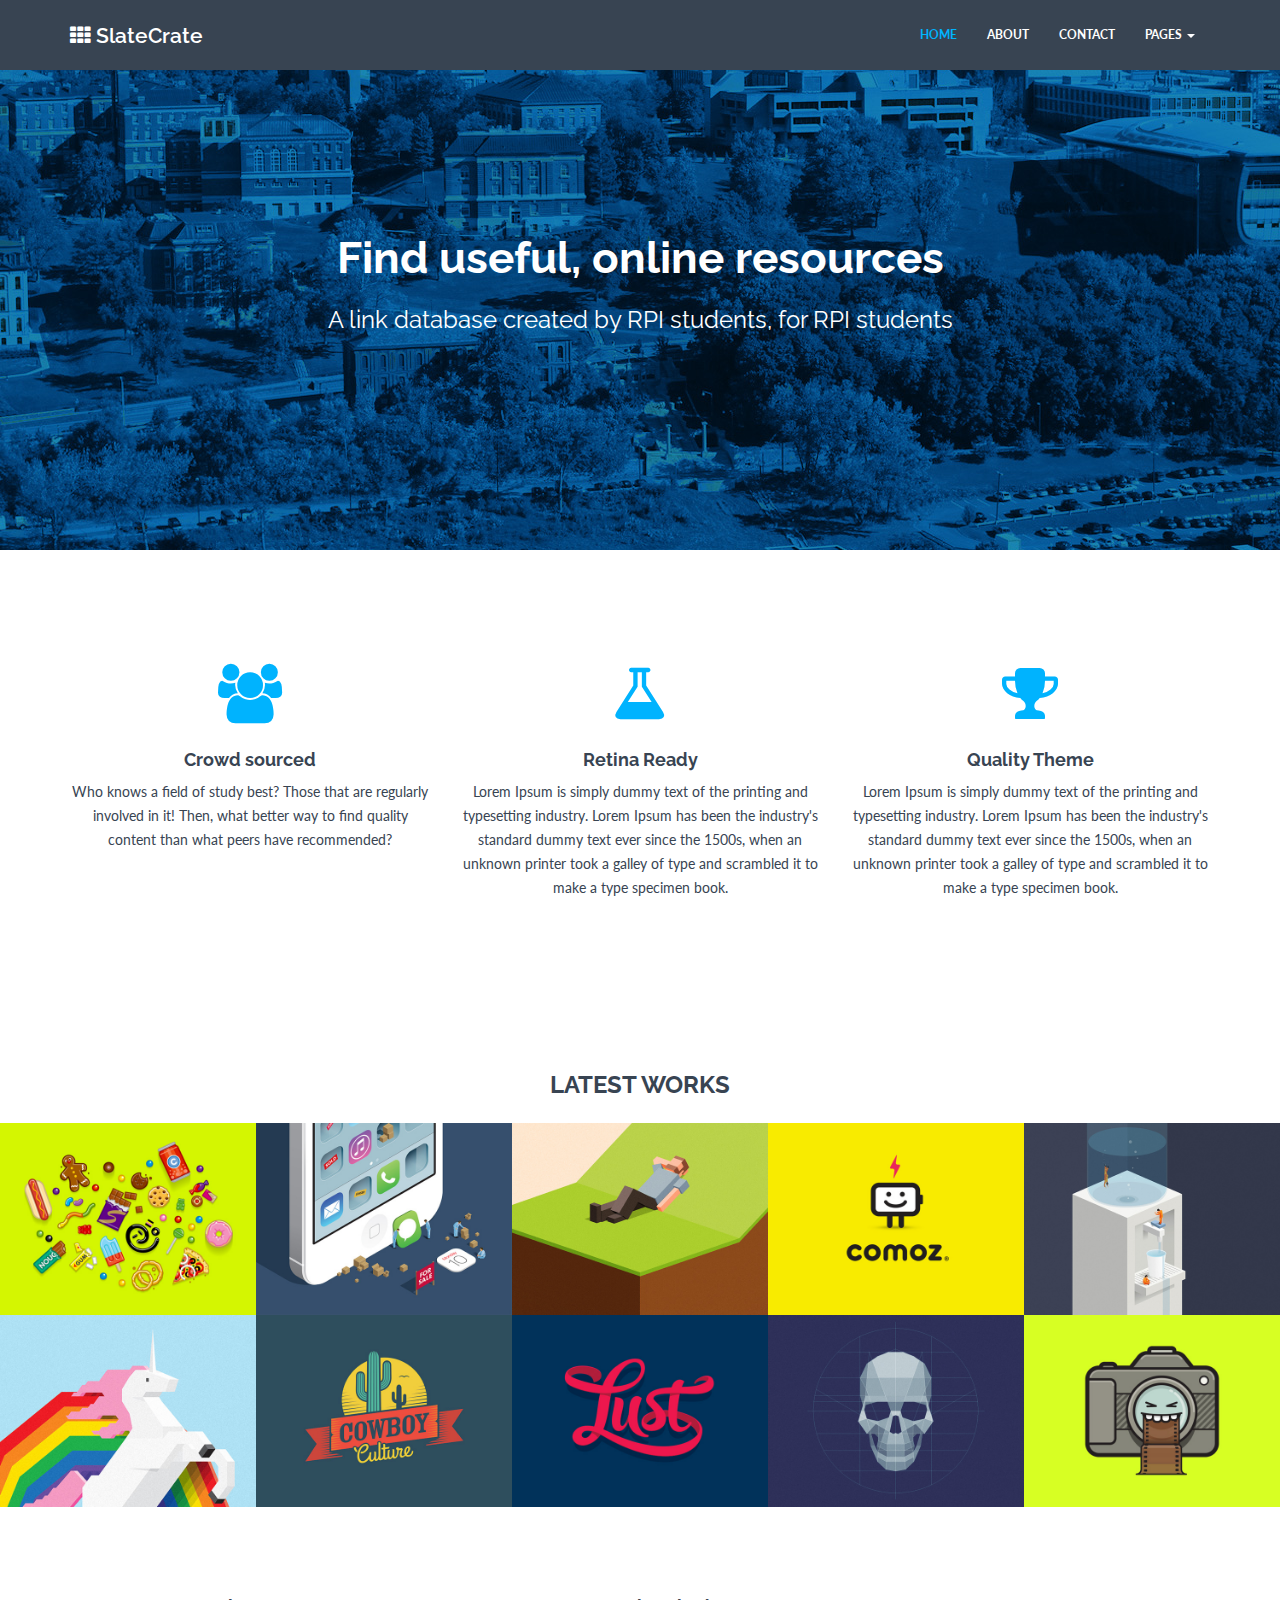
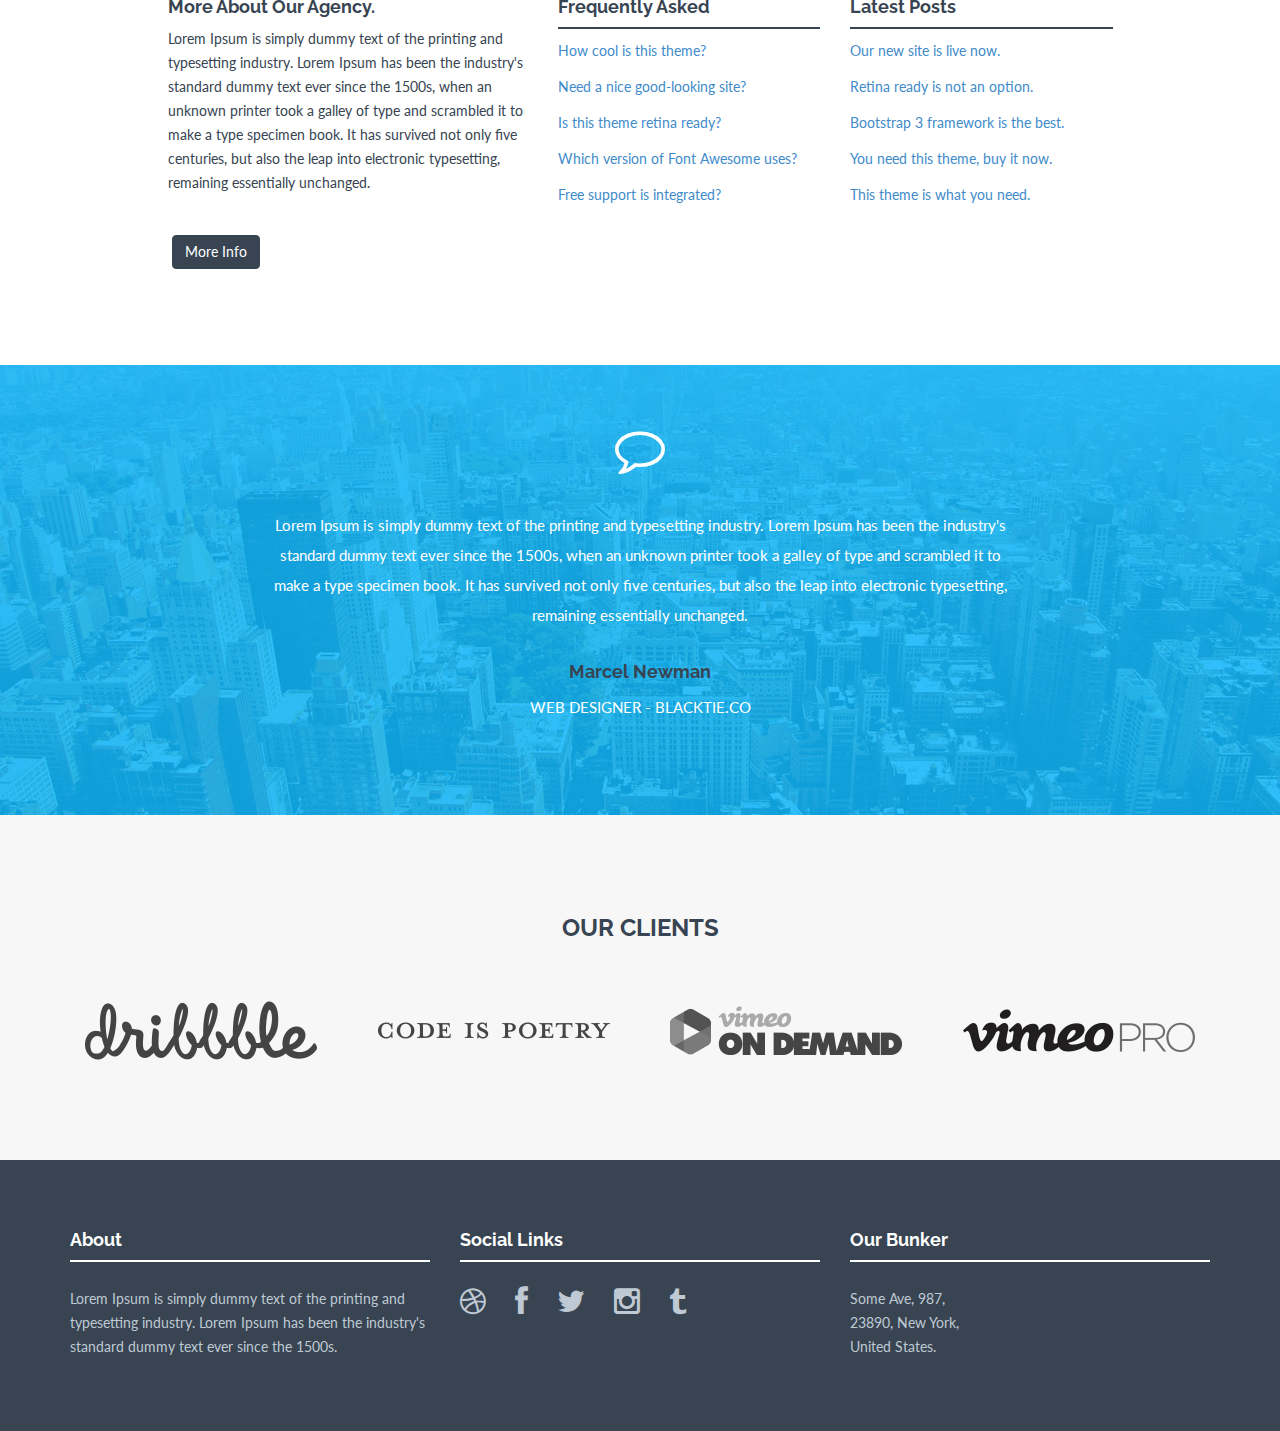
==== commit 67440c65: "Swapped to boostrap template from blacktie, began homepage layout" ====
--- a/public_html/index.html
+++ b/public_html/index.html
@@ -1,232 +1,580 @@
 <!DOCTYPE html>
-<!--
-	Transit by TEMPLATED
-	templated.co @templatedco
-	Released for free under the Creative Commons Attribution 3.0 license (templated.co/license)
--->
 <html lang="en">
-	<head>
-		<meta charset="UTF-8">
-		<title>Transit by TEMPLATED</title>
-		<meta http-equiv="content-type" content="text/html; charset=utf-8" />
-		<meta name="description" content="" />
-		<meta name="keywords" content="" />
-		<!--[if lte IE 8]><script src="js/html5shiv.js"></script><![endif]-->
-		<script src="js/jquery.min.js"></script>
-		<script src="js/skel.min.js"></script>
-		<script src="js/skel-layers.min.js"></script>
-		<script src="js/init.js"></script>
-		<noscript>
-			<link rel="stylesheet" href="css/skel.css" />
-			<link rel="stylesheet" href="css/style.css" />
-			<link rel="stylesheet" href="css/style-xlarge.css" />
-		</noscript>
-	</head>
-	<body class="landing">
-
-		<!-- Header -->
-			<header id="header">
-				<h1><a href="index.html">Transit</a></h1>
-				<nav id="nav">
-					<ul>
-						<li><a href="index.html">Home</a></li>
-						<li><a href="generic.html">Generic</a></li>
-						<li><a href="elements.html">Elements</a></li>
-						<li><a href="#" class="button special">Sign Up</a></li>
-					</ul>
-				</nav>
-			</header>
-
-		<!-- Banner -->
-			<section id="banner">
-				<h2>Hi. This is Transit.</h2>
-				<p>Lorem ipsum dolor sit amet, consectetur adipisicing elit.</p>
-				<ul class="actions">
-					<li>
-						<a href="#" class="button big">Lorem ipsum dolor</a>
-					</li>
-				</ul>
-			</section>
-
-		<!-- One -->
-			<section id="one" class="wrapper style1 special">
-				<div class="container">
-					<header class="major">
-						<h2>Consectetur adipisicing elit</h2>
-						<p>Lorem ipsum dolor sit amet, delectus consequatur, similique quia!</p>
-					</header>
-					<div class="row 150%">
-						<div class="4u 12u$(medium)">
-							<section class="box">
-								<i class="icon big rounded color1 fa-cloud"></i>
-								<h3>Lorem ipsum dolor</h3>
-								<p>Lorem ipsum dolor sit amet, consectetur adipisicing elit. Enim quam consectetur quibusdam magni minus aut modi aliquid.</p>
-							</section>
-						</div>
-						<div class="4u 12u$(medium)">
-							<section class="box">
-								<i class="icon big rounded color9 fa-desktop"></i>
-								<h3>Consectetur adipisicing</h3>
-								<p>Lorem ipsum dolor sit amet, consectetur adipisicing elit. Laudantium ullam consequatur repellat debitis maxime.</p>
-							</section>
-						</div>
-						<div class="4u$ 12u$(medium)">
-							<section class="box">
-								<i class="icon big rounded color6 fa-rocket"></i>
-								<h3>Adipisicing elit totam</h3>
-								<p>Lorem ipsum dolor sit amet, consectetur adipisicing elit. Atque eaque eveniet, nesciunt molestias. Ipsam, voluptate vero.</p>
-							</section>
-						</div>
-					</div>
-				</div>
-			</section>
-
-		<!-- Two -->
-			<section id="two" class="wrapper style2 special">
-				<div class="container">
-					<header class="major">
-						<h2>Lorem ipsum dolor sit</h2>
-						<p>Lorem ipsum dolor sit amet, consectetur adipisicing elit. Distinctio, autem.</p>
-					</header>
-					<section class="profiles">
-						<div class="row">
-							<section class="3u 6u(medium) 12u$(xsmall) profile">
-								<img src="images/profile_placeholder.gif" alt="" />
-								<h4>Lorem ipsum</h4>
-								<p>Lorem ipsum dolor</p>
-							</section>
-							<section class="3u 6u$(medium) 12u$(xsmall) profile">
-								<img src="images/profile_placeholder.gif" alt="" />
-								<h4>Voluptatem dolores</h4>
-								<p>Ullam nihil repudi</p>
-							</section>
-							<section class="3u 6u(medium) 12u$(xsmall) profile">
-								<img src="images/profile_placeholder.gif" alt="" />
-								<h4>Doloremque quo</h4>
-								<p>Harum corrupti quia</p>
-							</section>
-							<section class="3u$ 6u$(medium) 12u$(xsmall) profile">
-								<img src="images/profile_placeholder.gif" alt="" />
-								<h4>Voluptatem dicta</h4>
-								<p>Et natus sapiente</p>
-							</section>
-						</div>
-					</section>
-					<footer>
-						<p>Lorem ipsum dolor sit amet, consectetur adipisicing elit. Quibusdam dolore illum, temporibus veritatis eligendi, aliquam, dolor enim itaque veniam aut eaque sequi qui quia vitae pariatur repudiandae ab dignissimos ex!</p>
-						<ul class="actions">
-							<li>
-								<a href="#" class="button big">Lorem ipsum dolor sit</a>
-							</li>
-						</ul>
-					</footer>
-				</div>
-			</section>
-
-		<!-- Three -->
-			<section id="three" class="wrapper style3 special">
-				<div class="container">
-					<header class="major">
-						<h2>Consectetur adipisicing elit</h2>
-						<p>Lorem ipsum dolor sit amet. Delectus consequatur, similique quia!</p>
-					</header>
-				</div>
-				<div class="container 50%">
-					<form action="#" method="post">
-						<div class="row uniform">
-							<div class="6u 12u$(small)">
-								<input name="name" id="name" value="" placeholder="Name" type="text">
-							</div>
-							<div class="6u$ 12u$(small)">
-								<input name="email" id="email" value="" placeholder="Email" type="email">
-							</div>
-							<div class="12u$">
-								<textarea name="message" id="message" placeholder="Message" rows="6"></textarea>
-							</div>
-							<div class="12u$">
-								<ul class="actions">
-									<li><input value="Send Message" class="special big" type="submit"></li>
-								</ul>
-							</div>
-						</div>
-					</form>
-				</div>
-			</section>
-
-		<!-- Footer -->
-			<footer id="footer">
-				<div class="container">
-					<section class="links">
-						<div class="row">
-							<section class="3u 6u(medium) 12u$(small)">
-								<h3>Lorem ipsum dolor</h3>
-								<ul class="unstyled">
-									<li><a href="#">Lorem ipsum dolor sit</a></li>
-									<li><a href="#">Nesciunt itaque, alias possimus</a></li>
-									<li><a href="#">Optio rerum beatae autem</a></li>
-									<li><a href="#">Nostrum nemo dolorum facilis</a></li>
-									<li><a href="#">Quo fugit dolor totam</a></li>
-								</ul>
-							</section>
-							<section class="3u 6u$(medium) 12u$(small)">
-								<h3>Culpa quia, nesciunt</h3>
-								<ul class="unstyled">
-									<li><a href="#">Lorem ipsum dolor sit</a></li>
-									<li><a href="#">Reiciendis dicta laboriosam enim</a></li>
-									<li><a href="#">Corporis, non aut rerum</a></li>
-									<li><a href="#">Laboriosam nulla voluptas, harum</a></li>
-									<li><a href="#">Facere eligendi, inventore dolor</a></li>
-								</ul>
-							</section>
-							<section class="3u 6u(medium) 12u$(small)">
-								<h3>Neque, dolore, facere</h3>
-								<ul class="unstyled">
-									<li><a href="#">Lorem ipsum dolor sit</a></li>
-									<li><a href="#">Distinctio, inventore quidem nesciunt</a></li>
-									<li><a href="#">Explicabo inventore itaque autem</a></li>
-									<li><a href="#">Aperiam harum, sint quibusdam</a></li>
-									<li><a href="#">Labore excepturi assumenda</a></li>
-								</ul>
-							</section>
-							<section class="3u$ 6u$(medium) 12u$(small)">
-								<h3>Illum, tempori, saepe</h3>
-								<ul class="unstyled">
-									<li><a href="#">Lorem ipsum dolor sit</a></li>
-									<li><a href="#">Recusandae, culpa necessita nam</a></li>
-									<li><a href="#">Cupiditate, debitis adipisci blandi</a></li>
-									<li><a href="#">Tempore nam, enim quia</a></li>
-									<li><a href="#">Explicabo molestiae dolor labore</a></li>
-								</ul>
-							</section>
-						</div>
-					</section>
-					<div class="row">
-						<div class="8u 12u$(medium)">
-							<ul class="copyright">
-								<li>&copy; Untitled. All rights reserved.</li>
-								<li>Design: <a href="http://templated.co">TEMPLATED</a></li>
-								<li>Images: <a href="http://unsplash.com">Unsplash</a></li>
-							</ul>
-						</div>
-						<div class="4u$ 12u$(medium)">
-							<ul class="icons">
-								<li>
-									<a class="icon rounded fa-facebook"><span class="label">Facebook</span></a>
-								</li>
-								<li>
-									<a class="icon rounded fa-twitter"><span class="label">Twitter</span></a>
-								</li>
-								<li>
-									<a class="icon rounded fa-google-plus"><span class="label">Google+</span></a>
-								</li>
-								<li>
-									<a class="icon rounded fa-linkedin"><span class="label">LinkedIn</span></a>
-								</li>
-							</ul>
-						</div>
-					</div>
-				</div>
-			</footer>
-
-	</body>
-</html>+<head>
+    <meta charset="utf-8">
+    <meta http-equiv="X-UA-Compatible" content="IE=edge">
+    <meta name="viewport" content="width=device-width, initial-scale=1">
+    <meta name="description" content="">
+    <meta name="author" content="">
+    <link rel="shortcut icon" href="assets/ico/favicon.ico">
+
+    <title>SOLID - Bootstrap 3 Theme</title>
+
+    <!-- Bootstrap core CSS -->
+    <link href="assets/css/bootstrap.css" rel="stylesheet">
+
+    <!-- Custom styles for this template -->
+    <link href="assets/css/style.css" rel="stylesheet">
+    <link href="assets/css/font-awesome.min.css" rel="stylesheet">
+
+    <!-- HTML5 shim and Respond.js IE8 support of HTML5 elements and media queries -->
+    <!--[if lt IE 9]>
+    <script src="https://oss.maxcdn.com/libs/html5shiv/3.7.0/html5shiv.js"></script>
+    <script src="https://oss.maxcdn.com/libs/respond.js/1.4.2/respond.min.js"></script>
+    <![endif]-->
+
+    <script src="assets/js/modernizr.js"></script>
+</head>
+
+<body>
+
+<!-- Fixed navbar -->
+<div class="navbar navbar-default navbar-fixed-top" role="navigation">
+    <div class="container">
+        <div class="navbar-header">
+            <button type="button" class="navbar-toggle" data-toggle="collapse" data-target=".navbar-collapse">
+                <span class="sr-only">Toggle navigation</span>
+                <span class="icon-bar"></span>
+                <span class="icon-bar"></span>
+                <span class="icon-bar"></span>
+            </button>
+            <a class="navbar-brand" href="index.html">
+                <span class="fa fa-th fa-inverse"></span>
+                SlateCrate
+            </a>
+        </div>
+        <div class="navbar-collapse collapse navbar-right">
+            <ul class="nav navbar-nav">
+                <li class="active"><a href="index.html">HOME</a></li>
+                <li><a href="about.html">ABOUT</a></li>
+                <li><a href="contact.html">CONTACT</a></li>
+                <li class="dropdown">
+                    <a href="#" class="dropdown-toggle" data-toggle="dropdown">PAGES <b class="caret"></b></a>
+                    <ul class="dropdown-menu">
+                        <li><a href="blog.html">BLOG</a></li>
+                        <li><a href="single-post.html">SINGLE POST</a></li>
+                        <li><a href="portfolio.html">PORTFOLIO</a></li>
+                        <li><a href="single-project.html">SINGLE PROJECT</a></li>
+                    </ul>
+                </li>
+            </ul>
+        </div>
+        <!--/.nav-collapse -->
+    </div>
+</div>
+
+<!-- *****************************************************************************************************************
+ HEADERWRAP
+ ***************************************************************************************************************** -->
+<div id="headerwrap">
+    <div class="container">
+        <div class="row">
+            <div class="col-lg-8 col-lg-offset-2">
+                <h1>Find useful, online resources</h1>
+                <h3>A link database created by RPI students, for RPI students</h3>
+            </div>
+            <!--<div class="col-lg-8 col-lg-offset-2 himg">-->
+                <!--<img src="assets/img/browser.png" class="img-responsive">-->
+            <!--</div>-->
+        </div>
+        <!-- /row -->
+    </div>
+    <!-- /container -->
+</div>
+<!-- /headerwrap -->
+
+<!-- *****************************************************************************************************************
+ SERVICE LOGOS
+ ***************************************************************************************************************** -->
+<div id="service">
+    <div class="container">
+        <div class="row centered">
+            <div class="col-md-4">
+                <i class="fa fa-users"></i>
+                <h4>Crowd sourced</h4>
+
+                <p>
+                    Who knows a field of study best? Those that are regularly involved in it! Then, what better way to
+                    find quality content than what peers have recommended?
+                </p>
+            </div>
+            <div class="col-md-4">
+                <i class="fa fa-flask"></i>
+                <h4>Retina Ready</h4>
+
+                <p>Lorem Ipsum is simply dummy text of the printing and typesetting industry. Lorem Ipsum has been the
+                    industry's standard dummy text ever since the 1500s, when an unknown printer took a galley of type
+                    and scrambled it to make a type specimen book.</p>
+            </div>
+            <div class="col-md-4">
+                <i class="fa fa-trophy"></i>
+                <h4>Quality Theme</h4>
+
+                <p>Lorem Ipsum is simply dummy text of the printing and typesetting industry. Lorem Ipsum has been the
+                    industry's standard dummy text ever since the 1500s, when an unknown printer took a galley of type
+                    and scrambled it to make a type specimen book.</p>
+            </div>
+        </div>
+    </div>
+    <! --/container -->
+</div>
+<! --/service -->
+
+<!-- *****************************************************************************************************************
+ PORTFOLIO SECTION
+ ***************************************************************************************************************** -->
+<div id="portfoliowrap">
+    <h3>LATEST WORKS</h3>
+
+    <div class="portfolio-centered">
+        <div class="recentitems portfolio">
+            <div class="portfolio-item graphic-design">
+                <div class="he-wrap tpl6">
+                    <img src="assets/img/portfolio/portfolio_09.jpg" alt="">
+
+                    <div class="he-view">
+                        <div class="bg a0" data-animate="fadeIn">
+                            <h3 class="a1" data-animate="fadeInDown">A Graphic Design Item</h3>
+                            <a data-rel="prettyPhoto" href="assets/img/portfolio/portfolio_09.jpg" class="dmbutton a2"
+                               data-animate="fadeInUp"><i class="fa fa-search"></i></a>
+                            <a href="single-project.html" class="dmbutton a2" data-animate="fadeInUp"><i
+                                    class="fa fa-link"></i></a>
+                        </div>
+                        <!-- he bg -->
+                    </div>
+                    <!-- he view -->
+                </div>
+                <!-- he wrap -->
+            </div>
+            <!-- end col-12 -->
+
+            <div class="portfolio-item web-design">
+                <div class="he-wrap tpl6">
+                    <img src="assets/img/portfolio/portfolio_02.jpg" alt="">
+
+                    <div class="he-view">
+                        <div class="bg a0" data-animate="fadeIn">
+                            <h3 class="a1" data-animate="fadeInDown">A Web Design Item</h3>
+                            <a data-rel="prettyPhoto" href="assets/img/portfolio/portfolio_02.jpg" class="dmbutton a2"
+                               data-animate="fadeInUp"><i class="fa fa-search"></i></a>
+                            <a href="single-project.html" class="dmbutton a2" data-animate="fadeInUp"><i
+                                    class="fa fa-link"></i></a>
+                        </div>
+                        <!-- he bg -->
+                    </div>
+                    <!-- he view -->
+                </div>
+                <!-- he wrap -->
+            </div>
+            <!-- end col-12 -->
+
+            <div class="portfolio-item graphic-design">
+                <div class="he-wrap tpl6">
+                    <img src="assets/img/portfolio/portfolio_03.jpg" alt="">
+
+                    <div class="he-view">
+                        <div class="bg a0" data-animate="fadeIn">
+                            <h3 class="a1" data-animate="fadeInDown">A Graphic Design Item</h3>
+                            <a data-rel="prettyPhoto" href="assets/img/portfolio/portfolio_03.jpg" class="dmbutton a2"
+                               data-animate="fadeInUp"><i class="fa fa-search"></i></a>
+                            <a href="single-project.html" class="dmbutton a2" data-animate="fadeInUp"><i
+                                    class="fa fa-link"></i></a>
+                        </div>
+                        <!-- he bg -->
+                    </div>
+                    <!-- he view -->
+                </div>
+                <!-- he wrap -->
+            </div>
+            <!-- end col-12 -->
+
+            <div class="portfolio-item graphic-design">
+                <div class="he-wrap tpl6">
+                    <img src="assets/img/portfolio/portfolio_04.jpg" alt="">
+
+                    <div class="he-view">
+                        <div class="bg a0" data-animate="fadeIn">
+                            <h3 class="a1" data-animate="fadeInDown">A Graphic Design Item</h3>
+                            <a data-rel="prettyPhoto" href="assets/img/portfolio/portfolio_04.jpg" class="dmbutton a2"
+                               data-animate="fadeInUp"><i class="fa fa-search"></i></a>
+                            <a href="single-project.html" class="dmbutton a2" data-animate="fadeInUp"><i
+                                    class="fa fa-link"></i></a>
+                        </div>
+                        <!-- he bg -->
+                    </div>
+                    <!-- he view -->
+                </div>
+                <!-- he wrap -->
+            </div>
+            <!-- end col-12 -->
+
+            <div class="portfolio-item books">
+                <div class="he-wrap tpl6">
+                    <img src="assets/img/portfolio/portfolio_05.jpg" alt="">
+
+                    <div class="he-view">
+                        <div class="bg a0" data-animate="fadeIn">
+                            <h3 class="a1" data-animate="fadeInDown">A Book Design Item</h3>
+                            <a data-rel="prettyPhoto" href="assets/img/portfolio/portfolio_05.jpg" class="dmbutton a2"
+                               data-animate="fadeInUp"><i class="fa fa-search"></i></a>
+                            <a href="single-project.html" class="dmbutton a2" data-animate="fadeInUp"><i
+                                    class="fa fa-link"></i></a>
+                        </div>
+                        <!-- he bg -->
+                    </div>
+                    <!-- he view -->
+                </div>
+                <!-- he wrap -->
+            </div>
+            <!-- end col-12 -->
+
+            <div class="portfolio-item graphic-design">
+                <div class="he-wrap tpl6">
+                    <img src="assets/img/portfolio/portfolio_06.jpg" alt="">
+
+                    <div class="he-view">
+                        <div class="bg a0" data-animate="fadeIn">
+                            <h3 class="a1" data-animate="fadeInDown">A Graphic Design Item</h3>
+                            <a data-rel="prettyPhoto" href="assets/img/portfolio/portfolio_06.jpg" class="dmbutton a2"
+                               data-animate="fadeInUp"><i class="fa fa-search"></i></a>
+                            <a href="single-project.html" class="dmbutton a2" data-animate="fadeInUp"><i
+                                    class="fa fa-link"></i></a>
+                        </div>
+                        <!-- he bg -->
+                    </div>
+                    <!-- he view -->
+                </div>
+                <!-- he wrap -->
+            </div>
+            <!-- end col-12 -->
+
+            <div class="portfolio-item books">
+                <div class="he-wrap tpl6">
+                    <img src="assets/img/portfolio/portfolio_07.jpg" alt="">
+
+                    <div class="he-view">
+                        <div class="bg a0" data-animate="fadeIn">
+                            <h3 class="a1" data-animate="fadeInDown">A Book Design Item</h3>
+                            <a data-rel="prettyPhoto" href="assets/img/portfolio/portfolio_07.jpg" class="dmbutton a2"
+                               data-animate="fadeInUp"><i class="fa fa-search"></i></a>
+                            <a href="single-project.html" class="dmbutton a2" data-animate="fadeInUp"><i
+                                    class="fa fa-link"></i></a>
+                        </div>
+                        <!-- he bg -->
+                    </div>
+                    <!-- he view -->
+                </div>
+                <!-- he wrap -->
+            </div>
+            <!-- end col-12 -->
+
+            <div class="portfolio-item graphic-design">
+                <div class="he-wrap tpl6">
+                    <img src="assets/img/portfolio/portfolio_08.jpg" alt="">
+
+                    <div class="he-view">
+                        <div class="bg a0" data-animate="fadeIn">
+                            <h3 class="a1" data-animate="fadeInDown">A Graphic Design Item</h3>
+                            <a data-rel="prettyPhoto" href="assets/img/portfolio/portfolio_08.jpg" class="dmbutton a2"
+                               data-animate="fadeInUp"><i class="fa fa-search"></i></a>
+                            <a href="single-project.html" class="dmbutton a2" data-animate="fadeInUp"><i
+                                    class="fa fa-link"></i></a>
+                        </div>
+                        <!-- he bg -->
+                    </div>
+                    <!-- he view -->
+                </div>
+                <!-- he wrap -->
+            </div>
+            <!-- end col-12 -->
+
+            <div class="portfolio-item web-design">
+                <div class="he-wrap tpl6">
+                    <img src="assets/img/portfolio/portfolio_01.jpg" alt="">
+
+                    <div class="he-view">
+                        <div class="bg a0" data-animate="fadeIn">
+                            <h3 class="a1" data-animate="fadeInDown">A Web Design Item</h3>
+                            <a data-rel="prettyPhoto" href="assets/img/portfolio/portfolio_01.jpg" class="dmbutton a2"
+                               data-animate="fadeInUp"><i class="fa fa-search"></i></a>
+                            <a href="single-project.html" class="dmbutton a2" data-animate="fadeInUp"><i
+                                    class="fa fa-link"></i></a>
+                        </div>
+                        <!-- he bg -->
+                    </div>
+                    <!-- he view -->
+                </div>
+                <!-- he wrap -->
+            </div>
+            <!-- end col-12 -->
+
+            <div class="portfolio-item books">
+                <div class="he-wrap tpl6">
+                    <img src="assets/img/portfolio/portfolio_10.jpg" alt="">
+
+                    <div class="he-view">
+                        <div class="bg a0" data-animate="fadeIn">
+                            <h3 class="a1" data-animate="fadeInDown">A Book Design Item</h3>
+                            <a data-rel="prettyPhoto" href="assets/img/portfolio/portfolio_10.jpg" class="dmbutton a2"
+                               data-animate="fadeInUp"><i class="fa fa-search"></i></a>
+                            <a href="single-project.html" class="dmbutton a2" data-animate="fadeInUp"><i
+                                    class="fa fa-link"></i></a>
+                        </div>
+                        <!-- he bg -->
+                    </div>
+                    <!-- he view -->
+                </div>
+                <!-- he wrap -->
+            </div>
+            <!-- end col-12 -->
+
+        </div>
+        <!-- portfolio -->
+    </div>
+    <!-- portfolio container -->
+</div>
+<!--/Portfoliowrap -->
+
+
+<!-- *****************************************************************************************************************
+ MIDDLE CONTENT
+ ***************************************************************************************************************** -->
+
+<div class="container mtb">
+    <div class="row">
+        <div class="col-lg-4 col-lg-offset-1">
+            <h4>More About Our Agency.</h4>
+
+            <p>Lorem Ipsum is simply dummy text of the printing and typesetting industry. Lorem Ipsum has been the
+                industry's standard dummy text ever since the 1500s, when an unknown printer took a galley of type and
+                scrambled it to make a type specimen book. It has survived not only five centuries, but also the leap
+                into electronic typesetting, remaining essentially unchanged. </p>
+
+            <p><br/><a href="about.html" class="btn btn-theme">More Info</a></p>
+        </div>
+
+        <div class="col-lg-3">
+            <h4>Frequently Asked</h4>
+
+            <div class="hline"></div>
+            <p><a href="#">How cool is this theme?</a></p>
+
+            <p><a href="#">Need a nice good-looking site?</a></p>
+
+            <p><a href="#">Is this theme retina ready?</a></p>
+
+            <p><a href="#">Which version of Font Awesome uses?</a></p>
+
+            <p><a href="#">Free support is integrated?</a></p>
+        </div>
+
+        <div class="col-lg-3">
+            <h4>Latest Posts</h4>
+
+            <div class="hline"></div>
+            <p><a href="single-post.html">Our new site is live now.</a></p>
+
+            <p><a href="single-post.html">Retina ready is not an option.</a></p>
+
+            <p><a href="single-post.html">Bootstrap 3 framework is the best.</a></p>
+
+            <p><a href="single-post.html">You need this theme, buy it now.</a></p>
+
+            <p><a href="single-post.html">This theme is what you need.</a></p>
+        </div>
+
+    </div>
+    <! --/row -->
+</div>
+<! --/container -->
+
+<!-- *****************************************************************************************************************
+ TESTIMONIALS
+ ***************************************************************************************************************** -->
+<div id="twrap">
+    <div class="container centered">
+        <div class="row">
+            <div class="col-lg-8 col-lg-offset-2">
+                <i class="fa fa-comment-o"></i>
+
+                <p>Lorem Ipsum is simply dummy text of the printing and typesetting industry. Lorem Ipsum has been the
+                    industry's standard dummy text ever since the 1500s, when an unknown printer took a galley of type
+                    and scrambled it to make a type specimen book. It has survived not only five centuries, but also the
+                    leap into electronic typesetting, remaining essentially unchanged.</p>
+                <h4><br/>Marcel Newman</h4>
+
+                <p>WEB DESIGNER - BLACKTIE.CO</p>
+            </div>
+        </div>
+        <! --/row -->
+    </div>
+    <! --/container -->
+</div>
+<! --/twrap -->
+
+<!-- *****************************************************************************************************************
+ OUR CLIENTS
+ ***************************************************************************************************************** -->
+<div id="cwrap">
+    <div class="container">
+        <div class="row centered">
+            <h3>OUR CLIENTS</h3>
+
+            <div class="col-lg-3 col-md-3 col-sm-3">
+                <img src="assets/img/clients/client01.png" class="img-responsive">
+            </div>
+            <div class="col-lg-3 col-md-3 col-sm-3">
+                <img src="assets/img/clients/client02.png" class="img-responsive">
+            </div>
+            <div class="col-lg-3 col-md-3 col-sm-3">
+                <img src="assets/img/clients/client03.png" class="img-responsive">
+            </div>
+            <div class="col-lg-3 col-md-3 col-sm-3">
+                <img src="assets/img/clients/client04.png" class="img-responsive">
+            </div>
+        </div>
+        <! --/row -->
+    </div>
+    <! --/container -->
+</div>
+<! --/cwrap -->
+
+<!-- *****************************************************************************************************************
+ FOOTER
+ ***************************************************************************************************************** -->
+<div id="footerwrap">
+    <div class="container">
+        <div class="row">
+            <div class="col-lg-4">
+                <h4>About</h4>
+
+                <div class="hline-w"></div>
+                <p>Lorem Ipsum is simply dummy text of the printing and typesetting industry. Lorem Ipsum has been the
+                    industry's standard dummy text ever since the 1500s.</p>
+            </div>
+            <div class="col-lg-4">
+                <h4>Social Links</h4>
+
+                <div class="hline-w"></div>
+                <p>
+                    <a href="#"><i class="fa fa-dribbble"></i></a>
+                    <a href="#"><i class="fa fa-facebook"></i></a>
+                    <a href="#"><i class="fa fa-twitter"></i></a>
+                    <a href="#"><i class="fa fa-instagram"></i></a>
+                    <a href="#"><i class="fa fa-tumblr"></i></a>
+                </p>
+            </div>
+            <div class="col-lg-4">
+                <h4>Our Bunker</h4>
+
+                <div class="hline-w"></div>
+                <p>
+                    Some Ave, 987,<br/>
+                    23890, New York,<br/>
+                    United States.<br/>
+                </p>
+            </div>
+
+        </div>
+        <! --/row -->
+    </div>
+    <! --/container -->
+</div>
+<! --/footerwrap -->
+
+<!-- Bootstrap core JavaScript
+================================================== -->
+<!-- Placed at the end of the document so the pages load faster -->
+<script src="https://ajax.googleapis.com/ajax/libs/jquery/1.11.0/jquery.min.js"></script>
+<script src="assets/js/bootstrap.min.js"></script>
+<script src="assets/js/retina-1.1.0.js"></script>
+<script src="assets/js/jquery.hoverdir.js"></script>
+<script src="assets/js/jquery.hoverex.min.js"></script>
+<script src="assets/js/jquery.prettyPhoto.js"></script>
+<script src="assets/js/jquery.isotope.min.js"></script>
+<script src="assets/js/custom.js"></script>
+
+
+<script>
+    // Portfolio
+    (function ($) {
+        "use strict";
+        var $container = $('.portfolio'),
+                $items = $container.find('.portfolio-item'),
+                portfolioLayout = 'fitRows';
+
+        if ($container.hasClass('portfolio-centered')) {
+            portfolioLayout = 'masonry';
+        }
+
+        $container.isotope({
+            filter: '*',
+            animationEngine: 'best-available',
+            layoutMode: portfolioLayout,
+            animationOptions: {
+                duration: 750,
+                easing: 'linear',
+                queue: false
+            },
+            masonry: {}
+        }, refreshWaypoints());
+
+        function refreshWaypoints() {
+            setTimeout(function () {
+            }, 1000);
+        }
+
+        $('nav.portfolio-filter ul a').on('click', function () {
+            var selector = $(this).attr('data-filter');
+            $container.isotope({filter: selector}, refreshWaypoints());
+            $('nav.portfolio-filter ul a').removeClass('active');
+            $(this).addClass('active');
+            return false;
+        });
+
+        function getColumnNumber() {
+            var winWidth = $(window).width(),
+                    columnNumber = 1;
+
+            if (winWidth > 1200) {
+                columnNumber = 5;
+            } else if (winWidth > 950) {
+                columnNumber = 4;
+            } else if (winWidth > 600) {
+                columnNumber = 3;
+            } else if (winWidth > 400) {
+                columnNumber = 2;
+            } else if (winWidth > 250) {
+                columnNumber = 1;
+            }
+            return columnNumber;
+        }
+
+        function setColumns() {
+            var winWidth = $(window).width(),
+                    columnNumber = getColumnNumber(),
+                    itemWidth = Math.floor(winWidth / columnNumber);
+
+            $container.find('.portfolio-item').each(function () {
+                $(this).css({
+                    width: itemWidth + 'px'
+                });
+            });
+        }
+
+        function setPortfolio() {
+            setColumns();
+            $container.isotope('reLayout');
+        }
+
+        $container.imagesLoaded(function () {
+            setPortfolio();
+        });
+
+        $(window).on('resize', function () {
+            setPortfolio();
+        });
+    })(jQuery);
+</script>
+</body>
+</html>
--- a/public_html/assets/css/style.css
+++ b/public_html/assets/css/style.css
@@ -0,0 +1,488 @@
+/*	################################################################
+
+	Author: Carlos Alvarez
+	URL: http://alvarez.is
+
+	Project Name: SOLID - Bootstrap 3 Theme
+	Version: 1.0
+	URL: http://alvarez.is
+	
+################################################################# */ 
+@import url(http://fonts.googleapis.com/css?family=Raleway:400,700,900);
+@import url(http://fonts.googleapis.com/css?family=Lato:400,900);
+@import url("prettyPhoto.css") screen;
+@import url("hoverex-all.css") screen;
+
+/*	################################################################
+	1. GENERAL STRUCTURES
+################################################################# */
+	* { 
+		margin: 0;
+		padding: 0px;
+	} 
+
+body { 
+	background: #ffffff; 
+	margin: 0; 
+	height: 100%; 
+	color: #384452;
+	font-family: 'Lato', sans-serif;
+	font-weight: 400;
+	}
+
+h1, h2, h3, h4, h5, h6 {
+	font-family: 'Raleway', sans-serif;
+	font-weight: 700;
+}
+
+p { 
+	padding: 0; 
+	margin-bottom: 12px; 
+	font-family: 'Lato', sans-serif;
+	font-weight: 400;
+	font-size: 14px; 
+	line-height: 24px;
+	color: #384452; 
+	margin-top: 10px; 
+}
+
+img {
+	height: auto;
+	max-width: 100%;
+}
+
+a { 
+	padding: 0;
+	margin: 0;
+	text-decoration: none; 
+	-webkit-transition: background-color .4s linear, color .4s linear;
+	-moz-transition: background-color .4s linear, color .4s linear;
+	-o-transition: background-color .4s linear, color .4s linear;
+	-ms-transition: background-color .4s linear, color .4s linear;
+	transition: background-color .4s linear, color .4s linear;
+}
+a:hover,
+a:focus {
+  text-decoration: none;
+  color:#01b2fe;
+}
+
+::-moz-selection  {
+	color: #fff;
+	text-shadow:none;
+	background:#2B2E31;
+}
+::selection {
+	color: #fff;
+	text-shadow:none;
+	background:#2B2E31;
+}
+
+.centered {
+	text-align: center
+}
+
+.text-primary {
+	color: #384452 !important;
+}
+
+/*	################################################################
+	BOOTSTRAP MODIFICATIONS & TWEAKS
+################################################################# */
+.navbar {
+	min-height: 70px;
+	padding-top: 10px;
+	margin-bottom: 0px;
+}
+
+.navbar-brand {
+	font-family: 'Raleway', sans-serif;
+	font-weight: 600;
+	font-size: 21px;
+}
+
+.navbar-header .navbar-brand {
+	color: white;
+}
+
+.navbar-default .navbar-nav > li > a {
+	color: white;
+	font-weight: 700;
+	font-size: 12px;
+}
+
+.navbar-default .navbar-nav > li > a:hover {
+	color: #00b3fe;
+}
+
+.navbar-default .navbar-nav > .active > a, .navbar-default .navbar-nav > .active > a:hover, .navbar-default .navbar-nav > .active > a:focus {
+	color: #00b3fe;
+	background-color: transparent;
+}
+
+.navbar-default {
+	background-color: #384452;
+	border-color: transparent;
+}
+
+.dropdown-menu {
+	background: #384452;
+}
+
+.dropdown-menu > li > a {
+	color: white;
+	font-weight: 700;
+	font-size: 12px;
+}
+
+.btn-theme {
+  color: #fff;
+  background-color: #384452;
+  border-color: #384452;
+  margin: 4px;
+}
+.btn-theme:hover,
+.btn-theme:focus,
+.btn-theme:active,
+.btn-theme.active,
+.open .dropdown-toggle.btn-theme {
+  color: #fff;
+  background-color: #00b3fe;
+  border-color: #00b3fe;
+}
+
+.dmbutton:hover,
+.dmbutton:active,
+.dmbutton:focus{
+	color: #ffffff;
+	background-color: #222222;
+	border-color: #ffffff;
+}
+.dmbutton {
+	background:rgba(0, 0, 0, 0);
+	border: 1px solid #ffffff;
+	color: #ffffff;
+	-webkit-border-radius: 2px;
+	border-radius: 2px;
+	padding-top: 1.025rem;
+	padding-right: 2.25rem;
+	letter-spacing:0.85px;
+	padding-bottom: 1.0875rem;
+	padding-left: 2.25rem;
+	font-size: 1.55rem;
+	cursor: pointer;
+	font-weight: normal;
+	line-height: normal;
+	margin: 0 0 1.25rem;
+	text-decoration: none;
+	text-align: center;
+	display: inline-block;
+	-webkit-transition: background-color 300ms ease-out;
+	-moz-transition: background-color 300ms ease-out;
+	transition: background-color 300ms ease-out;
+	-webkit-appearance: none;
+	font-weight: normal !important;
+}
+
+.mtb {
+	margin-top: 80px;
+	margin-bottom: 80px;
+}
+
+.mb {
+	margin-bottom: 60px;
+}
+
+.mt {
+	margin-top: 60px;
+}
+
+.hline {
+	border-bottom: 2px solid #384452;
+}
+
+.hline-w {
+	border-bottom: 2px solid #ffffff;
+	margin-bottom: 25px;
+}
+/*	################################################################
+	SITE WRAPS
+################################################################# */
+
+#headerwrap {
+	background: url(../img/rpi-bg.jpg) no-repeat center top;
+	margin-top: 0px;
+	text-align:center;
+	background-attachment: relative;
+	background-position: center center;
+	width: 100%;
+
+	-webkit-background-size: 100%;
+	-moz-background-size: 100%;
+	-o-background-size: 100%;
+	background-size: 100%;
+
+	-webkit-background-size: cover;
+	-moz-background-size: cover;
+	-o-background-size: cover;
+	background-size: cover;
+
+	min-height: 550px;
+	padding-top: 100px;
+	padding-bottom: 0px;
+}
+
+#headerwrap > .container > .row {
+	padding-top: 10%;
+}
+
+#headerwrap h1 {
+	font-size: 44px;
+}
+
+#headerwrap h3, h5 {
+	color: white;
+	font-weight: 400;
+}
+
+#headerwrap h1 {
+	color: white;
+	margin-bottom: 25px;
+}
+
+#headerwrap .img-responsive {
+	margin: 0 auto;
+}
+
+/* Services Wrap */
+#service {
+	margin-top: 100px;
+	margin-bottom: 80px;
+}
+
+#service i {
+	color: #00b3fe;
+	font-size: 60px;
+	padding: 15px;
+}
+
+/* Portfolio Wrap */
+#portfoliowrap {
+	padding-top: 60px;
+	margin-bottom: 60px;
+	display: block;
+	text-align: center
+}
+
+#portfoliowrap h3 {
+	margin-bottom: 25px;
+}
+
+.portfolio {
+	padding:0 !important;
+	margin:0 !important;
+	display:block;
+}
+
+
+.portfolio-item .title:before {border-radius:0; display:none}
+.portfolio-item p {margin:0px 0 30px;}
+.portfolio-item h3 {margin:-10px 0 10px; font-size:16px; text-transform:uppercase;}
+
+
+.tpl6 h3
+{
+	color:#fff;
+	margin:0;
+	padding:40px 5px 0;
+	font-size:16px;
+	text-transform:uppercase;
+}
+.tpl6 .dmbutton
+{
+	display:inline-block;
+	margin:30px 5px 20px 5px;
+	font-size:13px;
+}
+
+.tpl6 .bg
+{
+	height:100%;
+	width:100%;
+	background-color:#00b3fe;
+	background-color:rgba(0,179,254,.9);
+	text-align:center;
+}
+
+/* Testimonials Wrap */
+#twrap {
+	background: url(../img/t-back.jpg) no-repeat center top;
+	margin-top: 0px;
+	padding-top:60px;
+	text-align:center;
+	background-attachment: relative;
+	background-position: center center;
+	min-height: 450px;
+	width: 100%;
+	
+    -webkit-background-size: 100%;
+    -moz-background-size: 100%;
+    -o-background-size: 100%;
+    background-size: 100%;
+
+    -webkit-background-size: cover;
+    -moz-background-size: cover;
+    -o-background-size: cover;
+    background-size: cover;
+}
+
+#twrap i {
+	font-size: 50px;
+	color: white;
+	margin-bottom: 25px;
+}
+
+#twrap p {
+	color: white;
+	font-size: 15px;
+	line-height: 30px;
+}
+
+/* clients logo */
+#cwrap {
+	background: #f7f7f7;
+	margin-top: 0px;
+	padding-top: 80px;
+	padding-bottom: 100px;
+}
+
+#cwrap h3 {
+	margin-bottom: 60px;
+}
+
+/* Footer */
+#footerwrap {
+	padding-top: 60px;
+	padding-bottom: 60px;
+	background: #384452;
+}
+
+#footerwrap p {
+	color: #bfc9d3;
+}
+
+#footerwrap h4 {
+	color: white;
+}
+
+#footerwrap i {
+	font-size: 30px;
+	color: #bfc9d3;
+	padding-right: 25px;
+}
+
+#footerwrap i:hover {
+	color: #00b3fe
+}
+
+/*	################################################################
+	PAGE CONFIGURATIONS
+################################################################# */
+/* General Tweaks */
+
+#blue {
+	background: #00b3fe;
+	margin-top: 60px;
+	margin-bottom: 60px;
+	padding-top: 25px;
+	padding-bottom: 25px;
+}
+
+#blue h3 {
+	color: white;
+	margin-left: 15px;
+}
+
+.ctitle {
+	color: #00b3fe;
+	font-weight: 700;
+	margin-bottom: 15px;
+}
+
+csmall {
+	font-size: 12px;
+	color: #b3b3b3;
+}
+csmall2 {
+	font-size: 12px;
+	color: #f39c12
+}
+
+.spacing {
+	margin-top: 40px;
+	margin-bottom: 40px;
+}
+
+.badge-theme {
+	background: #00b3fe;
+}
+
+/* Contact Page */
+#contactwrap {
+	background: url(../img/contact.jpg) no-repeat center top;
+	margin-top: -60px;
+	padding-top:0px;
+	text-align:center;
+	background-attachment: relative;
+	background-position: center center;
+	min-height: 400px;
+	width: 100%;
+	
+    -webkit-background-size: 100%;
+    -moz-background-size: 100%;
+    -o-background-size: 100%;
+    background-size: 100%;
+
+    -webkit-background-size: cover;
+    -moz-background-size: cover;
+    -o-background-size: cover;
+    background-size: cover;
+}
+
+/* Blog Page */
+.popular-posts { 
+	margin: 0px;
+	padding-left: 0px;
+	}
+	
+.popular-posts li {
+	list-style: none; 
+	margin-bottom: 20px; 
+	min-height: 70px;
+}
+.popular-posts li a, 
+.popular-posts li a:hover {
+	color:#2f2f2f; 
+	text-decoration: none;
+	}
+	
+.popular-posts li img {
+	float: left; 
+	margin-right: 20px;
+	}
+	
+.popular-posts li em {
+	font-family: 'Lato', sans-serif;
+	font-size: 12px;
+	color: #b3b3b3
+	}
+
+.popular-posts p {
+	line-height: normal;
+	margin-bottom: auto;
+}	
+
+.share i {
+	padding-right: 15px;
+	font-size: 18px;
+}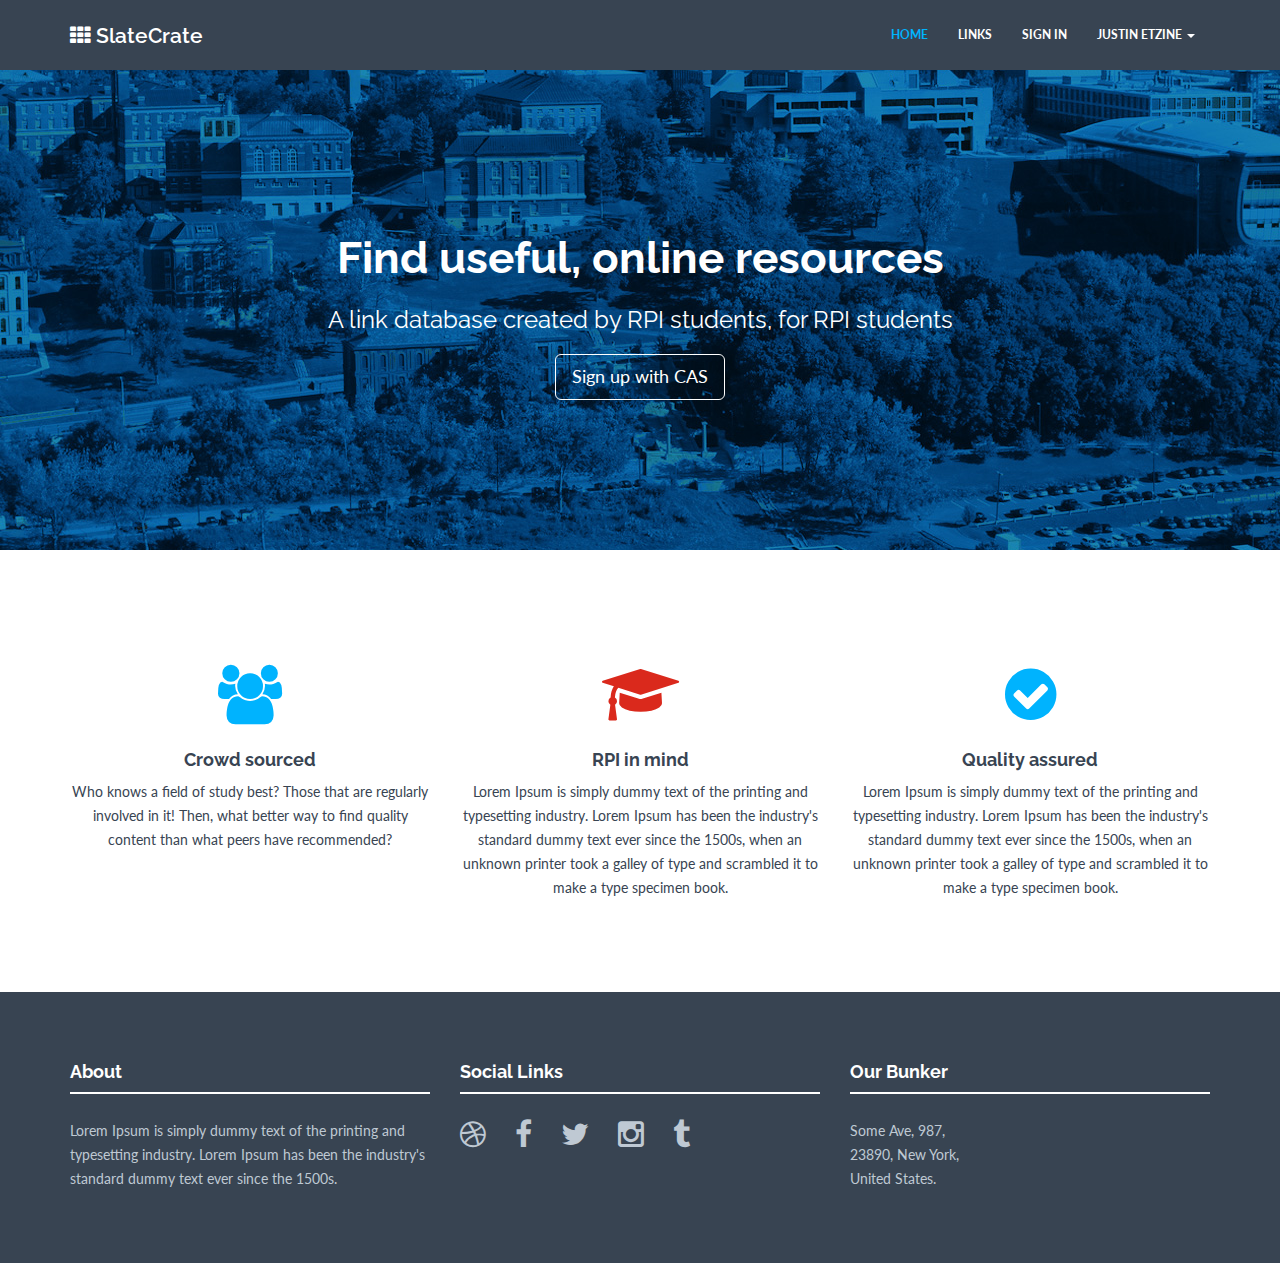
==== commit a95ef949: "Homepage layout complete" ====
--- a/public_html/index.html
+++ b/public_html/index.html
@@ -8,7 +8,7 @@
     <meta name="author" content="">
     <link rel="shortcut icon" href="assets/ico/favicon.ico">
 
-    <title>SOLID - Bootstrap 3 Theme</title>
+    <title>Home | SlateCrate</title>
 
     <!-- Bootstrap core CSS -->
     <link href="assets/css/bootstrap.css" rel="stylesheet">
@@ -46,15 +46,13 @@
         <div class="navbar-collapse collapse navbar-right">
             <ul class="nav navbar-nav">
                 <li class="active"><a href="index.html">HOME</a></li>
-                <li><a href="about.html">ABOUT</a></li>
-                <li><a href="contact.html">CONTACT</a></li>
+                <li><a href="about.html">LINKS</a></li>
+                <li><a href="contact.html">SIGN IN</a></li>
                 <li class="dropdown">
-                    <a href="#" class="dropdown-toggle" data-toggle="dropdown">PAGES <b class="caret"></b></a>
+                    <a href="#" class="dropdown-toggle" data-toggle="dropdown">JUSTIN ETZINE <b class="caret"></b></a>
                     <ul class="dropdown-menu">
-                        <li><a href="blog.html">BLOG</a></li>
-                        <li><a href="single-post.html">SINGLE POST</a></li>
-                        <li><a href="portfolio.html">PORTFOLIO</a></li>
-                        <li><a href="single-project.html">SINGLE PROJECT</a></li>
+                        <li><a href="single-project.html">ADD A LINK</a></li>
+                        <li><a href="single-project.html">SIGN OUT</a></li>
                     </ul>
                 </li>
             </ul>
@@ -72,6 +70,7 @@
             <div class="col-lg-8 col-lg-offset-2">
                 <h1>Find useful, online resources</h1>
                 <h3>A link database created by RPI students, for RPI students</h3>
+                <p><a class="btn btn-outline btn-lg">Sign up with CAS</a></p>
             </div>
             <!--<div class="col-lg-8 col-lg-offset-2 himg">-->
                 <!--<img src="assets/img/browser.png" class="img-responsive">-->
@@ -99,16 +98,16 @@
                 </p>
             </div>
             <div class="col-md-4">
-                <i class="fa fa-flask"></i>
-                <h4>Retina Ready</h4>
+                <i class="fa fa-graduation-cap text-rpi"></i>
+                <h4>RPI in mind</h4>
 
                 <p>Lorem Ipsum is simply dummy text of the printing and typesetting industry. Lorem Ipsum has been the
                     industry's standard dummy text ever since the 1500s, when an unknown printer took a galley of type
                     and scrambled it to make a type specimen book.</p>
             </div>
             <div class="col-md-4">
-                <i class="fa fa-trophy"></i>
-                <h4>Quality Theme</h4>
+                <i class="fa fa-check-circle"></i>
+                <h4>Quality assured</h4>
 
                 <p>Lorem Ipsum is simply dummy text of the printing and typesetting industry. Lorem Ipsum has been the
                     industry's standard dummy text ever since the 1500s, when an unknown printer took a galley of type
@@ -120,324 +119,6 @@
 </div>
 <! --/service -->
 
-<!-- *****************************************************************************************************************
- PORTFOLIO SECTION
- ***************************************************************************************************************** -->
-<div id="portfoliowrap">
-    <h3>LATEST WORKS</h3>
-
-    <div class="portfolio-centered">
-        <div class="recentitems portfolio">
-            <div class="portfolio-item graphic-design">
-                <div class="he-wrap tpl6">
-                    <img src="assets/img/portfolio/portfolio_09.jpg" alt="">
-
-                    <div class="he-view">
-                        <div class="bg a0" data-animate="fadeIn">
-                            <h3 class="a1" data-animate="fadeInDown">A Graphic Design Item</h3>
-                            <a data-rel="prettyPhoto" href="assets/img/portfolio/portfolio_09.jpg" class="dmbutton a2"
-                               data-animate="fadeInUp"><i class="fa fa-search"></i></a>
-                            <a href="single-project.html" class="dmbutton a2" data-animate="fadeInUp"><i
-                                    class="fa fa-link"></i></a>
-                        </div>
-                        <!-- he bg -->
-                    </div>
-                    <!-- he view -->
-                </div>
-                <!-- he wrap -->
-            </div>
-            <!-- end col-12 -->
-
-            <div class="portfolio-item web-design">
-                <div class="he-wrap tpl6">
-                    <img src="assets/img/portfolio/portfolio_02.jpg" alt="">
-
-                    <div class="he-view">
-                        <div class="bg a0" data-animate="fadeIn">
-                            <h3 class="a1" data-animate="fadeInDown">A Web Design Item</h3>
-                            <a data-rel="prettyPhoto" href="assets/img/portfolio/portfolio_02.jpg" class="dmbutton a2"
-                               data-animate="fadeInUp"><i class="fa fa-search"></i></a>
-                            <a href="single-project.html" class="dmbutton a2" data-animate="fadeInUp"><i
-                                    class="fa fa-link"></i></a>
-                        </div>
-                        <!-- he bg -->
-                    </div>
-                    <!-- he view -->
-                </div>
-                <!-- he wrap -->
-            </div>
-            <!-- end col-12 -->
-
-            <div class="portfolio-item graphic-design">
-                <div class="he-wrap tpl6">
-                    <img src="assets/img/portfolio/portfolio_03.jpg" alt="">
-
-                    <div class="he-view">
-                        <div class="bg a0" data-animate="fadeIn">
-                            <h3 class="a1" data-animate="fadeInDown">A Graphic Design Item</h3>
-                            <a data-rel="prettyPhoto" href="assets/img/portfolio/portfolio_03.jpg" class="dmbutton a2"
-                               data-animate="fadeInUp"><i class="fa fa-search"></i></a>
-                            <a href="single-project.html" class="dmbutton a2" data-animate="fadeInUp"><i
-                                    class="fa fa-link"></i></a>
-                        </div>
-                        <!-- he bg -->
-                    </div>
-                    <!-- he view -->
-                </div>
-                <!-- he wrap -->
-            </div>
-            <!-- end col-12 -->
-
-            <div class="portfolio-item graphic-design">
-                <div class="he-wrap tpl6">
-                    <img src="assets/img/portfolio/portfolio_04.jpg" alt="">
-
-                    <div class="he-view">
-                        <div class="bg a0" data-animate="fadeIn">
-                            <h3 class="a1" data-animate="fadeInDown">A Graphic Design Item</h3>
-                            <a data-rel="prettyPhoto" href="assets/img/portfolio/portfolio_04.jpg" class="dmbutton a2"
-                               data-animate="fadeInUp"><i class="fa fa-search"></i></a>
-                            <a href="single-project.html" class="dmbutton a2" data-animate="fadeInUp"><i
-                                    class="fa fa-link"></i></a>
-                        </div>
-                        <!-- he bg -->
-                    </div>
-                    <!-- he view -->
-                </div>
-                <!-- he wrap -->
-            </div>
-            <!-- end col-12 -->
-
-            <div class="portfolio-item books">
-                <div class="he-wrap tpl6">
-                    <img src="assets/img/portfolio/portfolio_05.jpg" alt="">
-
-                    <div class="he-view">
-                        <div class="bg a0" data-animate="fadeIn">
-                            <h3 class="a1" data-animate="fadeInDown">A Book Design Item</h3>
-                            <a data-rel="prettyPhoto" href="assets/img/portfolio/portfolio_05.jpg" class="dmbutton a2"
-                               data-animate="fadeInUp"><i class="fa fa-search"></i></a>
-                            <a href="single-project.html" class="dmbutton a2" data-animate="fadeInUp"><i
-                                    class="fa fa-link"></i></a>
-                        </div>
-                        <!-- he bg -->
-                    </div>
-                    <!-- he view -->
-                </div>
-                <!-- he wrap -->
-            </div>
-            <!-- end col-12 -->
-
-            <div class="portfolio-item graphic-design">
-                <div class="he-wrap tpl6">
-                    <img src="assets/img/portfolio/portfolio_06.jpg" alt="">
-
-                    <div class="he-view">
-                        <div class="bg a0" data-animate="fadeIn">
-                            <h3 class="a1" data-animate="fadeInDown">A Graphic Design Item</h3>
-                            <a data-rel="prettyPhoto" href="assets/img/portfolio/portfolio_06.jpg" class="dmbutton a2"
-                               data-animate="fadeInUp"><i class="fa fa-search"></i></a>
-                            <a href="single-project.html" class="dmbutton a2" data-animate="fadeInUp"><i
-                                    class="fa fa-link"></i></a>
-                        </div>
-                        <!-- he bg -->
-                    </div>
-                    <!-- he view -->
-                </div>
-                <!-- he wrap -->
-            </div>
-            <!-- end col-12 -->
-
-            <div class="portfolio-item books">
-                <div class="he-wrap tpl6">
-                    <img src="assets/img/portfolio/portfolio_07.jpg" alt="">
-
-                    <div class="he-view">
-                        <div class="bg a0" data-animate="fadeIn">
-                            <h3 class="a1" data-animate="fadeInDown">A Book Design Item</h3>
-                            <a data-rel="prettyPhoto" href="assets/img/portfolio/portfolio_07.jpg" class="dmbutton a2"
-                               data-animate="fadeInUp"><i class="fa fa-search"></i></a>
-                            <a href="single-project.html" class="dmbutton a2" data-animate="fadeInUp"><i
-                                    class="fa fa-link"></i></a>
-                        </div>
-                        <!-- he bg -->
-                    </div>
-                    <!-- he view -->
-                </div>
-                <!-- he wrap -->
-            </div>
-            <!-- end col-12 -->
-
-            <div class="portfolio-item graphic-design">
-                <div class="he-wrap tpl6">
-                    <img src="assets/img/portfolio/portfolio_08.jpg" alt="">
-
-                    <div class="he-view">
-                        <div class="bg a0" data-animate="fadeIn">
-                            <h3 class="a1" data-animate="fadeInDown">A Graphic Design Item</h3>
-                            <a data-rel="prettyPhoto" href="assets/img/portfolio/portfolio_08.jpg" class="dmbutton a2"
-                               data-animate="fadeInUp"><i class="fa fa-search"></i></a>
-                            <a href="single-project.html" class="dmbutton a2" data-animate="fadeInUp"><i
-                                    class="fa fa-link"></i></a>
-                        </div>
-                        <!-- he bg -->
-                    </div>
-                    <!-- he view -->
-                </div>
-                <!-- he wrap -->
-            </div>
-            <!-- end col-12 -->
-
-            <div class="portfolio-item web-design">
-                <div class="he-wrap tpl6">
-                    <img src="assets/img/portfolio/portfolio_01.jpg" alt="">
-
-                    <div class="he-view">
-                        <div class="bg a0" data-animate="fadeIn">
-                            <h3 class="a1" data-animate="fadeInDown">A Web Design Item</h3>
-                            <a data-rel="prettyPhoto" href="assets/img/portfolio/portfolio_01.jpg" class="dmbutton a2"
-                               data-animate="fadeInUp"><i class="fa fa-search"></i></a>
-                            <a href="single-project.html" class="dmbutton a2" data-animate="fadeInUp"><i
-                                    class="fa fa-link"></i></a>
-                        </div>
-                        <!-- he bg -->
-                    </div>
-                    <!-- he view -->
-                </div>
-                <!-- he wrap -->
-            </div>
-            <!-- end col-12 -->
-
-            <div class="portfolio-item books">
-                <div class="he-wrap tpl6">
-                    <img src="assets/img/portfolio/portfolio_10.jpg" alt="">
-
-                    <div class="he-view">
-                        <div class="bg a0" data-animate="fadeIn">
-                            <h3 class="a1" data-animate="fadeInDown">A Book Design Item</h3>
-                            <a data-rel="prettyPhoto" href="assets/img/portfolio/portfolio_10.jpg" class="dmbutton a2"
-                               data-animate="fadeInUp"><i class="fa fa-search"></i></a>
-                            <a href="single-project.html" class="dmbutton a2" data-animate="fadeInUp"><i
-                                    class="fa fa-link"></i></a>
-                        </div>
-                        <!-- he bg -->
-                    </div>
-                    <!-- he view -->
-                </div>
-                <!-- he wrap -->
-            </div>
-            <!-- end col-12 -->
-
-        </div>
-        <!-- portfolio -->
-    </div>
-    <!-- portfolio container -->
-</div>
-<!--/Portfoliowrap -->
-
-
-<!-- *****************************************************************************************************************
- MIDDLE CONTENT
- ***************************************************************************************************************** -->
-
-<div class="container mtb">
-    <div class="row">
-        <div class="col-lg-4 col-lg-offset-1">
-            <h4>More About Our Agency.</h4>
-
-            <p>Lorem Ipsum is simply dummy text of the printing and typesetting industry. Lorem Ipsum has been the
-                industry's standard dummy text ever since the 1500s, when an unknown printer took a galley of type and
-                scrambled it to make a type specimen book. It has survived not only five centuries, but also the leap
-                into electronic typesetting, remaining essentially unchanged. </p>
-
-            <p><br/><a href="about.html" class="btn btn-theme">More Info</a></p>
-        </div>
-
-        <div class="col-lg-3">
-            <h4>Frequently Asked</h4>
-
-            <div class="hline"></div>
-            <p><a href="#">How cool is this theme?</a></p>
-
-            <p><a href="#">Need a nice good-looking site?</a></p>
-
-            <p><a href="#">Is this theme retina ready?</a></p>
-
-            <p><a href="#">Which version of Font Awesome uses?</a></p>
-
-            <p><a href="#">Free support is integrated?</a></p>
-        </div>
-
-        <div class="col-lg-3">
-            <h4>Latest Posts</h4>
-
-            <div class="hline"></div>
-            <p><a href="single-post.html">Our new site is live now.</a></p>
-
-            <p><a href="single-post.html">Retina ready is not an option.</a></p>
-
-            <p><a href="single-post.html">Bootstrap 3 framework is the best.</a></p>
-
-            <p><a href="single-post.html">You need this theme, buy it now.</a></p>
-
-            <p><a href="single-post.html">This theme is what you need.</a></p>
-        </div>
-
-    </div>
-    <! --/row -->
-</div>
-<! --/container -->
-
-<!-- *****************************************************************************************************************
- TESTIMONIALS
- ***************************************************************************************************************** -->
-<div id="twrap">
-    <div class="container centered">
-        <div class="row">
-            <div class="col-lg-8 col-lg-offset-2">
-                <i class="fa fa-comment-o"></i>
-
-                <p>Lorem Ipsum is simply dummy text of the printing and typesetting industry. Lorem Ipsum has been the
-                    industry's standard dummy text ever since the 1500s, when an unknown printer took a galley of type
-                    and scrambled it to make a type specimen book. It has survived not only five centuries, but also the
-                    leap into electronic typesetting, remaining essentially unchanged.</p>
-                <h4><br/>Marcel Newman</h4>
-
-                <p>WEB DESIGNER - BLACKTIE.CO</p>
-            </div>
-        </div>
-        <! --/row -->
-    </div>
-    <! --/container -->
-</div>
-<! --/twrap -->
-
-<!-- *****************************************************************************************************************
- OUR CLIENTS
- ***************************************************************************************************************** -->
-<div id="cwrap">
-    <div class="container">
-        <div class="row centered">
-            <h3>OUR CLIENTS</h3>
-
-            <div class="col-lg-3 col-md-3 col-sm-3">
-                <img src="assets/img/clients/client01.png" class="img-responsive">
-            </div>
-            <div class="col-lg-3 col-md-3 col-sm-3">
-                <img src="assets/img/clients/client02.png" class="img-responsive">
-            </div>
-            <div class="col-lg-3 col-md-3 col-sm-3">
-                <img src="assets/img/clients/client03.png" class="img-responsive">
-            </div>
-            <div class="col-lg-3 col-md-3 col-sm-3">
-                <img src="assets/img/clients/client04.png" class="img-responsive">
-            </div>
-        </div>
-        <! --/row -->
-    </div>
-    <! --/container -->
-</div>
-<! --/cwrap -->
 
 <!-- *****************************************************************************************************************
  FOOTER
--- a/public_html/assets/css/style.css
+++ b/public_html/assets/css/style.css
@@ -86,6 +86,10 @@
 	color: #384452 !important;
 }
 
+.text-rpi {
+	color: #da291c !important;
+}
+
 /*	################################################################
 	BOOTSTRAP MODIFICATIONS & TWEAKS
 ################################################################# */
@@ -149,6 +153,19 @@
   color: #fff;
   background-color: #00b3fe;
   border-color: #00b3fe;
+}
+
+.btn-outline {
+	background-color: transparent;
+	color: #fff;
+	transition: all .5s;
+	border-color: #fff;
+	margin-top:10px;
+}
+
+.btn-outline:hover {
+	background-color: #fff;
+	color: #384452;
 }
 
 .dmbutton:hover,
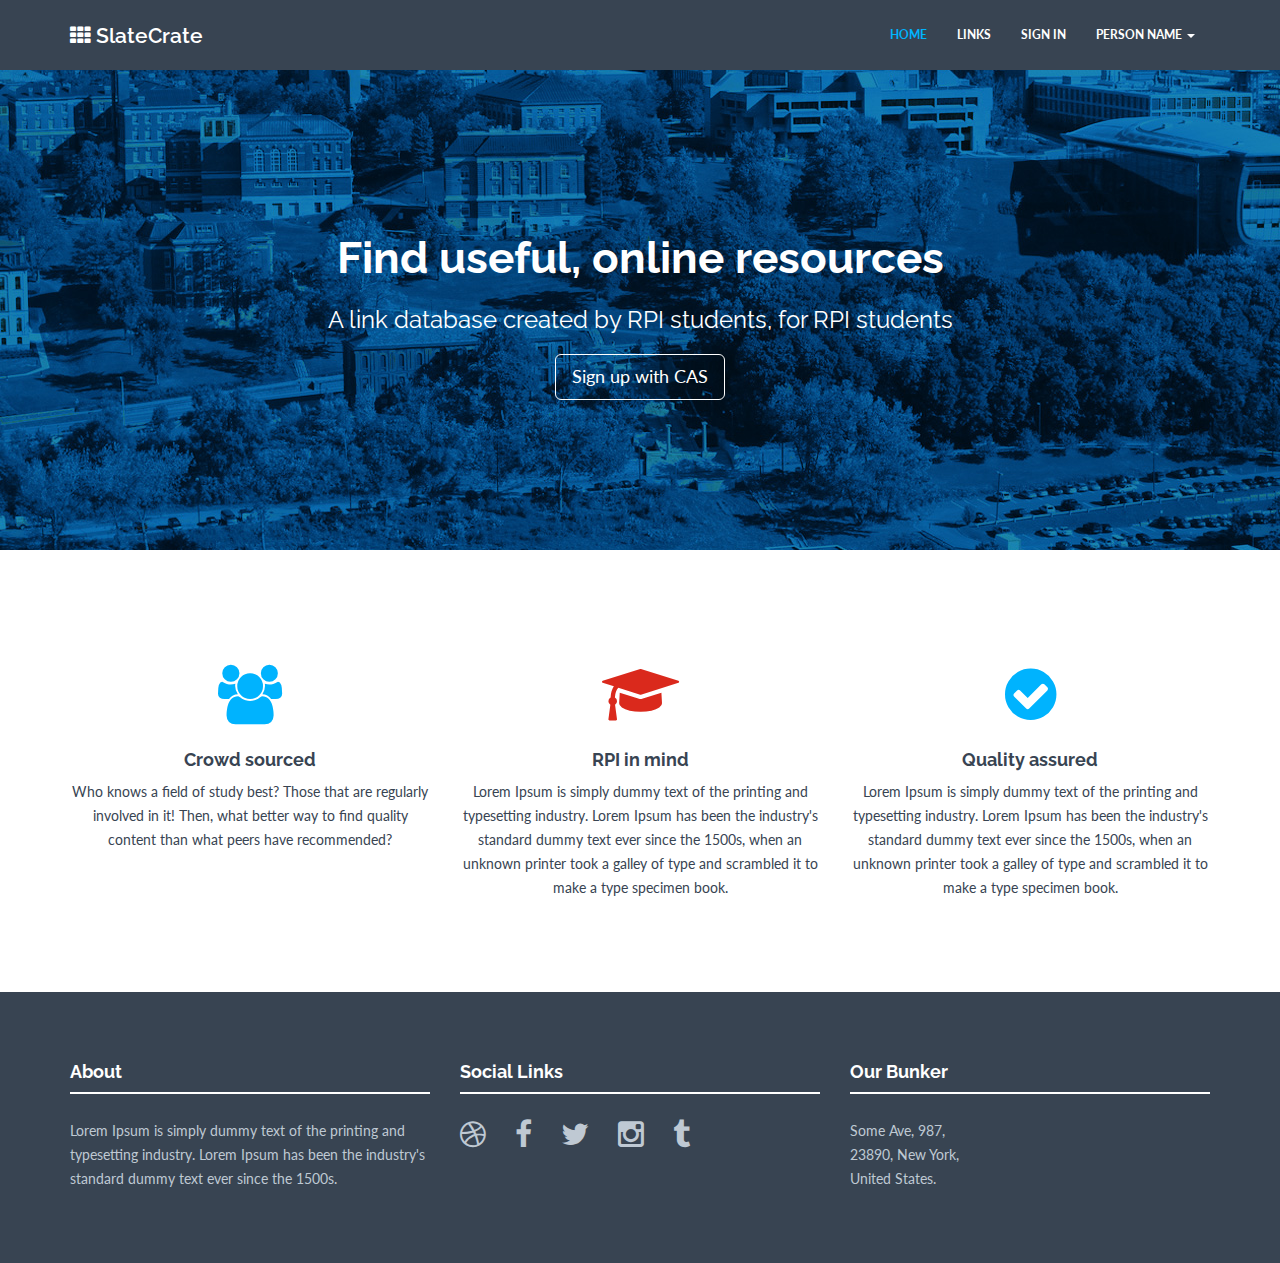
==== commit a467c0e1: "Posts page progress" ====
--- a/public_html/index.html
+++ b/public_html/index.html
@@ -49,7 +49,7 @@
                 <li><a href="about.html">LINKS</a></li>
                 <li><a href="contact.html">SIGN IN</a></li>
                 <li class="dropdown">
-                    <a href="#" class="dropdown-toggle" data-toggle="dropdown">JUSTIN ETZINE <b class="caret"></b></a>
+                    <a href="#" class="dropdown-toggle" data-toggle="dropdown">PERSON NAME <b class="caret"></b></a>
                     <ul class="dropdown-menu">
                         <li><a href="single-project.html">ADD A LINK</a></li>
                         <li><a href="single-project.html">SIGN OUT</a></li>
--- a/public_html/assets/css/style.css
+++ b/public_html/assets/css/style.css
@@ -163,7 +163,10 @@
 	margin-top:10px;
 }
 
-.btn-outline:hover {
+.btn-outline:hover,
+.btn-outline:focus,
+.btn-outline:active,
+.btn-outline.active {
 	background-color: #fff;
 	color: #384452;
 }
